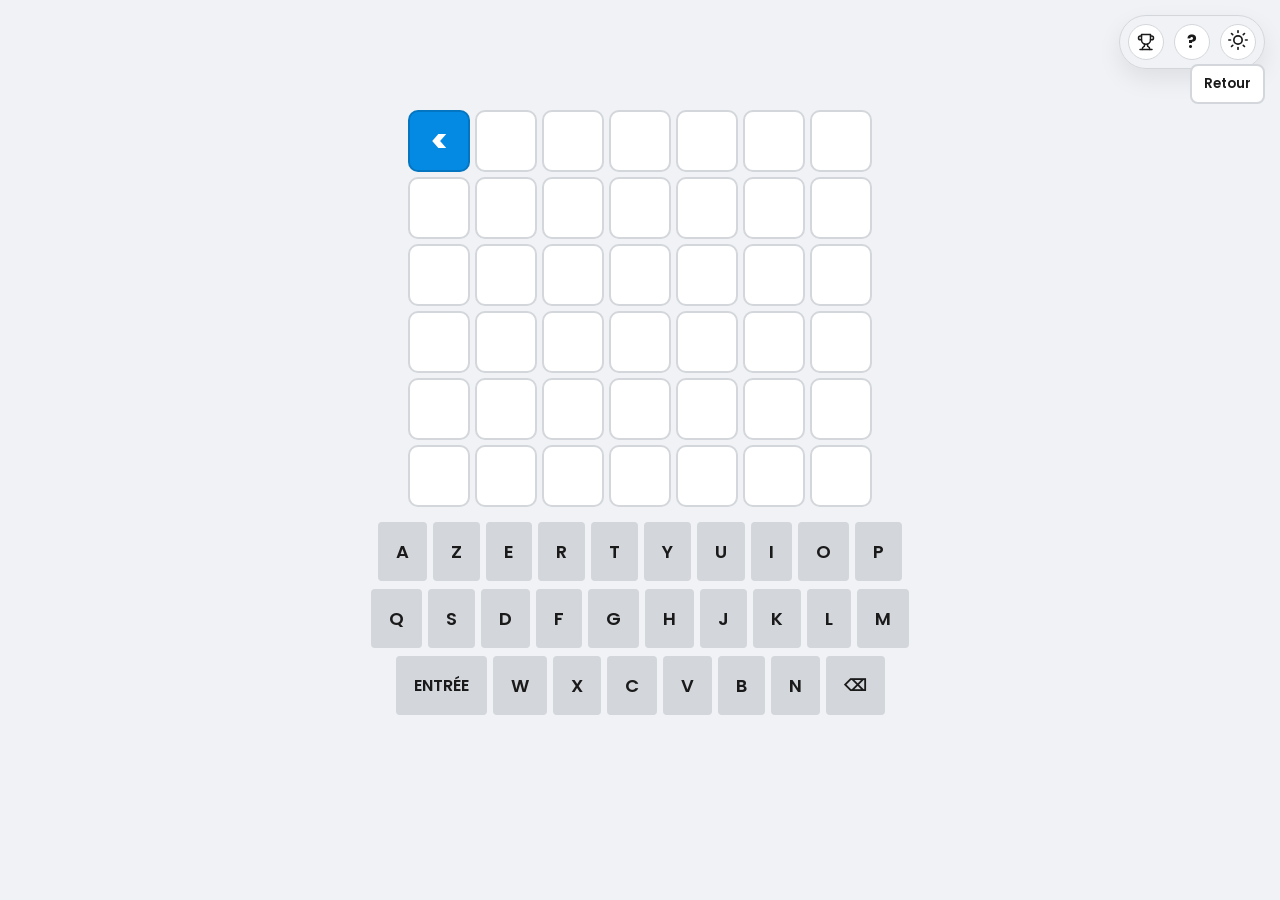
==== game.html @ 85dd0ad4 "fixes" ====
<!DOCTYPE html>
<html lang="fr">
<head>
    <meta charset="UTF-8">
    <meta name="viewport" content="width=device-width, initial-scale=1.0, maximum-scale=1.0, user-scalable=no">
    <title>Tusmatch - Jeu</title>
    <script src="https://cdn.jsdelivr.net/npm/@supabase/supabase-js@2"></script>
    <link rel="stylesheet" href="style.css">
    <link rel="stylesheet" href="style_multiplayer.css">
    <link rel="stylesheet" href="style_toast.css">
    
    <!-- Preload Avatars -->
    <link rel="preload" as="image" href="assets/1.gif">
    <link rel="preload" as="image" href="assets/2.gif">
    <link rel="preload" as="image" href="assets/3.gif">
    <link rel="preload" as="image" href="assets/4.gif">
    <link rel="preload" as="image" href="assets/5.gif">
    <link rel="preload" as="image" href="assets/6.gif">
    <link rel="preload" as="image" href="assets/7.gif">
    <link rel="preload" as="image" href="assets/8.gif">
    <link rel="preload" as="image" href="assets/9.gif">
    <link rel="preload" as="image" href="assets/10.gif">
    <link rel="preload" as="image" href="assets/11.gif">
    <link rel="preload" as="image" href="assets/12.gif">
    <script async src="https://pagead2.googlesyndication.com/pagead/js/adsbygoogle.js?client=ca-pub-6243220405591714"
     crossorigin="anonymous"></script>

    <link rel="icon" type="image/png" href="/assets/favicon-96x96.png" sizes="96x96" />
    <link rel="icon" type="image/svg+xml" href="/assets/favicon.svg" />
    <link rel="shortcut icon" href="/assets/favicon.ico" />
    <link rel="apple-touch-icon" sizes="180x180" href="/assets/apple-touch-icon.png" />
    <meta name="apple-mobile-web-app-title" content="Tusmatch" />
    <link rel="manifest" href="/assets/site.webmanifest" />
</head>
<body>
    <div id="top-actions" class="top-actions-shell">
        <button id="leaderboardBtn" class="leaderboard-btn" title="Classement" aria-label="Classement">
            <svg xmlns="http://www.w3.org/2000/svg" width="18" height="18" viewBox="0 0 24 24" fill="none" stroke="currentColor" stroke-width="2" stroke-linecap="round" stroke-linejoin="round">
                <path d="M6 9H4.5a2.5 2.5 0 0 1 0-5H6"></path>
                <path d="M18 9h1.5a2.5 2.5 0 0 0 0-5H18"></path>
                <path d="M4 22h16"></path>
                <path d="M10 14.66V17c0 .55-.47.98-.97 1.21C7.85 18.75 7 20.24 7 22"></path>
                <path d="M14 14.66V17c0 .55.47.98.97 1.21C16.15 18.75 17 20.24 17 22"></path>
                <path d="M18 2H6v7a6 6 0 0 0 12 0V2Z"></path>
            </svg>
        </button>
        <button id="helpBtn" class="help-btn" aria-label="Aide">?</button>
        <button id="themeToggle" class="theme-switch" aria-label="Changer de thème">Thème</button>
    </div>

    <!-- Custom Leave Modal -->
    <div id="leave-modal" class="custom-modal-overlay hidden">
        <div class="custom-modal-box">
            <h3>Quitter la partie ?</h3>
            <p style="margin-top: 10px; opacity: 0.8;">Tu perdras cette manche.</p>
            <div class="modal-actions">
                <button id="confirm-leave" class="btn-confirm">Quitter</button>
                <button id="cancel-leave" class="btn-cancel">Annuler</button>
            </div>
        </div>
    </div>

    <!-- Generic Custom Alert Modal -->
    <div id="custom-alert-modal" class="custom-modal-overlay hidden" style="z-index: 2000;">
        <div class="custom-modal-box">
            <h3 id="custom-alert-title">Message</h3>
            <p id="custom-alert-message" style="margin-top: 10px; opacity: 0.8;"></p>
            <div class="modal-actions" style="justify-content: center;">
                <button id="custom-alert-ok" class="btn-confirm" style="width: 100%;">OK</button>
            </div>
        </div>
    </div>

    <!-- Generic Custom Confirm Modal -->
    <div id="custom-confirm-modal" class="custom-modal-overlay hidden" style="z-index: 2000;">
        <div class="custom-modal-box">
            <h3 id="custom-confirm-title">Confirmation</h3>
            <p id="custom-confirm-message" style="margin-top: 10px; opacity: 0.8;"></p>
            <div class="modal-actions">
                <button id="custom-confirm-yes" class="btn-confirm">Oui</button>
                <button id="custom-confirm-no" class="btn-cancel">Non</button>
            </div>
        </div>
    </div>

    <!-- End Game Recap Modal -->
    <div id="end-game-modal" class="custom-modal-overlay hidden" style="z-index: 3000;">
        <div class="custom-modal-box" style="max-width: 500px;">
            <h3>Fin de la partie !</h3>
            <div id="final-scoreboard" style="margin: 20px 0; max-height: 300px; overflow-y: auto;">
                <!-- Scores will be injected here -->
            </div>
            
            <div id="host-actions" class="hidden">
                <p style="margin-bottom: 10px; font-size: 0.9rem; opacity: 0.8;">Configurer la prochaine partie :</p>
                <div class="slider-container" style="display: flex; align-items: center; gap: 15px; margin-bottom: 20px;">
                    <input type="range" id="rounds-slider-replay" min="1" max="21" value="21" class="lobby-slider" style="flex: 1;">
                    <span id="rounds-value-replay" class="slider-value" style="font-weight: bold; min-width: 30px; text-align: center;">∞</span>
                </div>
                <button id="btn-replay-game" class="btn-confirm" style="width: 100%;">Rejouer avec ces paramètres</button>
            </div>
            
            <div id="client-waiting-msg" class="hidden">
                <p>En attente de l'hôte...</p>
            </div>

            <button id="btn-leave-final" class="btn-cancel" style="margin-top: 10px; width: 100%;">Quitter le salon</button>
        </div>
    </div>

    <!-- In-Game Room Info (Private Only) - REMOVED, MOVED TO SIDEBAR -->
    <!-- <div id="room-info-bar" class="hidden"> ... </div> -->

    <!-- LOBBY MULTIJOUEUR -->
    <div id="lobby-overlay" class="hidden">
        <!-- Bouton Retour Lobby -->
        <button id="btn-lobby-back" class="lobby-back-btn">Retour</button>
        
        <div id="lobby-content" style="display: flex; flex-direction: column; gap: 20px; align-items: center; width: 100%; max-width: 400px;">
            
            <!-- Box 1: Identity -->
            <div class="lobby-box" style="width: 100%;">
                <h2>Ton Profil</h2>
                
                <!-- Avatar Carousel -->
                <div class="avatar-selector">
                    <button id="btn-prev-avatar" class="avatar-nav-btn">‹</button>
                    <div class="avatar-preview-container">
                        <img id="avatar-preview" src="assets/1.gif" alt="Avatar">
                    </div>
                    <button id="btn-next-avatar" class="avatar-nav-btn">›</button>
                </div>

                <div style="width: 100%; margin-top: 10px;">
                    <input type="text" id="player-pseudo" class="lobby-input" placeholder="COOLKID67" maxlength="12">
                </div>
            </div>

            <!-- Box 2: Actions Wrapper -->
            <div id="lobby-start" style="width: 100%; display: flex; flex-direction: column; gap: 20px;">
                
                <!-- Create Game Box -->
                <div class="lobby-box" style="width: 100%;">
                    <h2>Créer une partie</h2>
                    
                    <!-- Game Mode Selector -->
                    <div style="display: flex; align-items: center; gap: 10px; margin-bottom: 10px;">
                        <div class="game-mode-selector" style="margin: 0; flex: 1;">
                            <div class="mode-option selected" data-mode="preums">Premier</div>
                            <div class="mode-option" data-mode="libre">Libre</div>
                            <div class="mode-option" data-mode="temps">Chrono</div>
                        </div>
                        <button id="helpModesBtn" class="help-modes-btn" title="Aide sur les modes">?</button>
                    </div>

                    <!-- Chrono Settings (Hidden by default) -->
                    <div id="chrono-settings" class="hidden" style="margin-bottom: 15px; width: 100%;">
                        <label style="display: block; margin-bottom: 5px; font-size: 0.9rem;">Temps par ligne (sec) :</label>
                        <input type="number" id="chrono-duration" class="lobby-input" value="30" min="5" max="120" step="1" onkeypress="return event.charCode >= 48 && event.charCode <= 57" style="text-align: center;">
                    </div>

                    <!-- Rounds Settings -->
                    <div id="rounds-settings" style="margin-bottom: 15px; width: 100%;">
                        <label style="display: block; margin-bottom: 5px; font-size: 0.9rem;">Nombre de manches :</label>
                        <div class="slider-container" style="display: flex; align-items: center; gap: 15px;">
                            <input type="range" id="rounds-slider" min="1" max="21" value="21" class="lobby-slider" style="flex: 1;">
                            <span id="rounds-value" class="slider-value" style="font-weight: bold; min-width: 30px; text-align: center;">∞</span>
                        </div>
                    </div>

                    <button id="btn-create-game" class="lobby-btn">Nouvelle Salle</button>
                </div>

                <!-- Join Game Box -->
                <div class="lobby-box" style="width: 100%;">
                    <h2>Rejoindre une partie</h2>
                    <div style="display: flex; gap: 10px;">
                        <input type="text" id="lobby-code-input" class="lobby-input" style="margin: 0; flex: 1;" placeholder="ABCD" maxlength="4">
                        <button id="btn-join-game" class="lobby-btn" style="margin: 0; width: auto; min-width: 100px;">Go</button>
                    </div>
                </div>
            </div>
        </div>

        <div class="lobby-box hidden" id="lobby-waiting">
            <h2>Salle d'attente</h2>
            <div style="font-size: 2rem; letter-spacing: 5px; margin: 20px 0; font-weight: bold;" id="display-room-code">----</div>
            
            <div style="display: flex; gap: 10px; justify-content: center; margin-bottom: 15px;">
                <button id="btn-share-link" class="lobby-btn" style="background: var(--present); font-size: 0.9rem; flex: 2; display: flex; align-items: center; justify-content: center; gap: 8px;">
                    <svg xmlns="http://www.w3.org/2000/svg" width="16" height="16" viewBox="0 0 24 24" fill="none" stroke="currentColor" stroke-width="2" stroke-linecap="round" stroke-linejoin="round"><path d="M10 13a5 5 0 0 0 7.54.54l3-3a5 5 0 0 0-7.07-7.07l-1.72 1.71"></path><path d="M14 11a5 5 0 0 0-7.54-.54l-3 3a5 5 0 0 0 7.07 7.07l1.71-1.71"></path></svg>
                    Lien
                </button>
                <button id="btn-copy-code" class="lobby-btn" style="background: var(--key-bg); font-size: 0.9rem; flex: 1; display: flex; align-items: center; justify-content: center; gap: 8px;">
                    <svg xmlns="http://www.w3.org/2000/svg" width="16" height="16" viewBox="0 0 24 24" fill="none" stroke="currentColor" stroke-width="2" stroke-linecap="round" stroke-linejoin="round"><rect x="9" y="9" width="13" height="13" rx="2" ry="2"></rect><path d="M5 15H4a2 2 0 0 1-2-2V4a2 2 0 0 1 2-2h9a2 2 0 0 1 2 2v1"></path></svg>
                    Code
                </button>
            </div>

            <button id="btn-invite-friend-lobby" class="lobby-btn" style="margin-bottom: 15px; background: var(--present); width: 100%;">Inviter un ami</button>

            <p>Partage ce code avec tes amis</p>
            <div id="players-list" style="margin: 20px 0; text-align: left;">
                <!-- Liste des joueurs -->
            </div>
            <button id="btn-start-game" class="lobby-btn hidden">Lancer la partie</button>
            <p id="waiting-message" class="hidden">En attente du chef de salle...</p>
        </div>
    </div>

    <button id="btn-leave-game" class="back-btn">Retour</button>
    <button id="btn-toggle-sidebar" class="sidebar-toggle hidden">
        <svg xmlns="http://www.w3.org/2000/svg" width="18" height="18" viewBox="0 0 24 24" fill="none" stroke="currentColor" stroke-width="2" stroke-linecap="round" stroke-linejoin="round">
            <path d="M17 21v-2a4 4 0 0 0-4-4H5a4 4 0 0 0-4 4v2"></path>
            <circle cx="9" cy="7" r="4"></circle>
            <path d="M23 21v-2a4 4 0 0 0-3-3.87"></path>
            <path d="M16 3.13a4 4 0 0 1 0 7.75"></path>
        </svg>
    </button>
    <button id="btn-toggle-opponents" class="sidebar-toggle hidden" style="left: 150px;">
        <svg xmlns="http://www.w3.org/2000/svg" width="18" height="18" viewBox="0 0 24 24" fill="none" stroke="currentColor" stroke-width="2" stroke-linecap="round" stroke-linejoin="round">
            <rect x="3" y="3" width="7" height="7"></rect>
            <rect x="14" y="3" width="7" height="7"></rect>
            <rect x="14" y="14" width="7" height="7"></rect>
            <rect x="3" y="14" width="7" height="7"></rect>
        </svg>
    </button>
    
    <!-- Chat Toggle Button -->
    <button id="btn-toggle-chat" class="sidebar-toggle hidden">
        <div id="chat-notification-dot" class="hidden"></div>
        <svg xmlns="http://www.w3.org/2000/svg" width="24" height="24" viewBox="0 0 24 24" fill="none" stroke="currentColor" stroke-width="2" stroke-linecap="round" stroke-linejoin="round">
            <path d="M21 15a2 2 0 0 1-2 2H7l-4 4V5a2 2 0 0 1 2-2h14a2 2 0 0 1 2 2z"></path>
        </svg>
    </button>

    <!-- RULES MODAL -->
    <div id="rules-modal" class="rules-modal-overlay hidden">
        <div class="rules-modal-content">
            <button id="close-rules" class="rules-close-btn">×</button>
            <h2 style="margin-bottom: 20px; font-size: 1.5rem;">Comment jouer ?</h2>
            
            <div class="rules-section">
                <p style="margin-bottom: 20px; line-height: 1.6;">Devinez le mot en <strong>6 essais maximum</strong>. Après chaque tentative, les tuiles changent de couleur pour vous guider.</p>
            </div>

            <div class="rules-section">
                <div class="rule-example">
                    <div class="example-row">
                        <div class="example-tile correct">P</div>
                        <div class="example-tile">L</div>
                        <div class="example-tile">A</div>
                        <div class="example-tile">G</div>
                        <div class="example-tile">E</div>
                    </div>
                    <p>La lettre <strong>P</strong> est dans le mot et bien placée</p>
                </div>

                <div class="rule-example">
                    <div class="example-row">
                        <div class="example-tile">V</div>
                        <div class="example-tile present">O</div>
                        <div class="example-tile">I</div>
                        <div class="example-tile">L</div>
                        <div class="example-tile">E</div>
                    </div>
                    <p>La lettre <strong>O</strong> est dans le mot mais mal placée</p>
                </div>

        
                <div class="rule-example">
                    <div class="example-row">
                        <div class="example-tile start-tile">R</div>
                        <div class="example-tile">A</div>
                        <div class="example-tile">D</div>
                        <div class="example-tile">I</div>
                        <div class="example-tile">S</div>
                    </div>
                    <p>La première lettre est toujours révélée pour vous aider</p>
                </div>
            </div>
        </div>
    </div>

    <!-- INVITE MODAL -->
    <div id="invite-modal" class="rules-modal-overlay hidden" style="z-index: 3000;">
        <div class="rules-modal-content" style="max-width: 400px;">
            <button id="close-invite" class="rules-close-btn">×</button>
            <h2 style="margin-bottom: 20px; font-size: 1.5rem;">Inviter un ami</h2>
            
            <div class="rules-section" style="text-align: center;">
                <div style="text-align: left;">
                    <p style="margin-bottom: 10px; font-weight: bold;">Tes Amis</p>
                    <div id="invite-friends-list" style="max-height: 200px; overflow-y: auto; border: 1px solid var(--tile-border); border-radius: 8px; padding: 10px; min-height: 100px;">
                        <p style="text-align: center; opacity: 0.6; font-size: 0.9rem; margin-top: 30px;">Connecte-toi pour voir tes amis</p>
                    </div>
                </div>
            </div>
        </div>
    </div>

    <!-- MODES HELP MODAL -->
    <div id="modes-modal" class="rules-modal-overlay hidden">
        <div class="rules-modal-content">
            <button id="close-modes" class="rules-close-btn">×</button>
            <h2 style="margin-bottom: 25px; font-size: 1.5rem;">Modes de jeu</h2>
            
            <div class="rules-section">
                <h3 style="display: flex; align-items: center; gap: 8px;">
                    <svg xmlns="http://www.w3.org/2000/svg" width="20" height="20" viewBox="0 0 24 24" fill="none" stroke="currentColor" stroke-width="2" stroke-linecap="round" stroke-linejoin="round">
                        <path d="M6 9H4.5a2.5 2.5 0 0 1 0-5H6"></path>
                        <path d="M18 9h1.5a2.5 2.5 0 0 0 0-5H18"></path>
                        <path d="M4 22h16"></path>
                        <path d="M10 14.66V17c0 .55-.47.98-.97 1.21C7.85 18.75 7 20.24 7 22"></path>
                        <path d="M14 14.66V17c0 .55.47.98.97 1.21C16.15 18.75 17 20.24 17 22"></path>
                        <path d="M18 2H6v7a6 6 0 0 0 12 0V2Z"></path>
                    </svg>
                    Premier
                </h3>
                <p style="line-height: 1.6;">
                    Le <strong>premier joueur</strong> à trouver le mot gagne la manche.
                </p>
            </div>

            <div class="rules-section">
                <h3 style="display: flex; align-items: center; gap: 8px;">
                    <svg xmlns="http://www.w3.org/2000/svg" width="24" height="24" viewBox="0 0 24 24" fill="none" stroke="currentColor" stroke-width="2.3" stroke-linecap="round" stroke-linejoin="round">
                        <path d="M10 11c-1.657 0-3 1.343-3 3s1.343 3 3 3c1.226 0 2.318-.738 3-1.707C12.318 11.738 11.226 11 10 11Z"></path>
                        <path d="M18 11c-1.226 0-2.318.738-3 1.707C15.682 16.262 16.774 17 18 17c1.657 0 3-1.343 3-3s-1.343-3-3-3Z"></path>
                    </svg>
                    Libre
                </h3>
                <p style="line-height: 1.6;">
                    Chacun joue à son rythme. Le joueur avec le <strong>meilleur score</strong> (moins d'essais) gagne.
                </p>
            </div>

            <div class="rules-section">
                <h3 style="display: flex; align-items: center; gap: 8px;">
                    <svg xmlns="http://www.w3.org/2000/svg" width="22" height="22" viewBox="0 0 24 24" fill="none" stroke="currentColor" stroke-width="2.5" stroke-linecap="round" stroke-linejoin="round">
                        <circle cx="12" cy="12" r="10"></circle>
                        <polyline points="12 6 12 12 16 14"></polyline>
                    </svg>
                    Chrono
                </h3>
                <p style="line-height: 1.6; margin-bottom: 12px;">
                    Quand un joueur <strong>valide une ligne</strong>, un chrono se déclenche pour les autres joueurs. Le premier à trouver le mot gagne !
                </p>
                <div class="rule-example">
                    <div class="example-row" style="justify-content: flex-start;">
                        <div class="example-tile correct">M</div>
                        <div class="example-tile present">O</div>
                        <div class="example-tile correct">T</div>
                        <div class="example-tile absent">E</div>
                        <div class="example-tile absent">L</div>
                        <span style="margin-left: 10px; font-weight: 600; color: var(--present); display: flex; align-items: center; gap: 5px;">
                            <svg xmlns="http://www.w3.org/2000/svg" width="16" height="16" viewBox="0 0 24 24" fill="none" stroke="currentColor" stroke-width="2.5" stroke-linecap="round" stroke-linejoin="round">
                                <circle cx="12" cy="12" r="10"></circle>
                                <polyline points="12 6 12 12 16 14"></polyline>
                            </svg>
                            30s
                        </span>
                    </div>
                </div>
            </div>
        </div>
    </div>

    <!-- CHAT PANEL -->
    <div id="chat-panel" class="hidden">
        <div class="chat-header">
            <span>Tchat de la salle</span>
            <button id="btn-close-chat">
                <svg xmlns="http://www.w3.org/2000/svg" width="18" height="18" viewBox="0 0 24 24" fill="none" stroke="currentColor" stroke-width="2" stroke-linecap="round" stroke-linejoin="round"><line x1="18" y1="6" x2="6" y2="18"></line><line x1="6" y1="6" x2="18" y2="18"></line></svg>
            </button>
        </div>
        
        <div id="chat-messages">
            <div class="chat-system-msg">Bienvenue dans le tchat !</div>
        </div>

        <!-- Moved Reactions Here -->
        <div class="chat-reactions-bar">
            <button class="reaction-btn" onclick="sendReaction('happy')" title="Content">
                <svg viewBox="0 0 32 32" width="24" height="24"><circle cx="16" cy="16" r="14" fill="#FFD93D"/><circle cx="10" cy="14" r="2" fill="#5C3D2E"/><circle cx="22" cy="14" r="2" fill="#5C3D2E"/><path d="M10 20 Q16 26 22 20" stroke="#5C3D2E" stroke-width="2" fill="none" stroke-linecap="round"/><circle cx="7" cy="18" r="1.5" fill="#FF8B8B" opacity="0.6"/><circle cx="25" cy="18" r="1.5" fill="#FF8B8B" opacity="0.6"/></svg>
            </button>
            <button class="reaction-btn" onclick="sendReaction('sad')" title="Triste">
                <svg viewBox="0 0 32 32" width="24" height="24"><circle cx="16" cy="16" r="14" fill="#89CFF0"/><path d="M9 14 Q11 12 13 14" stroke="#1A5F7A" stroke-width="2" fill="none" stroke-linecap="round"/><path d="M19 14 Q21 12 23 14" stroke="#1A5F7A" stroke-width="2" fill="none" stroke-linecap="round"/><path d="M12 22 Q16 18 20 22" stroke="#1A5F7A" stroke-width="2" fill="none" stroke-linecap="round"/><circle cx="23" cy="18" r="1.5" fill="#4FA3D1"/></svg>
            </button>
            <button class="reaction-btn" onclick="sendReaction('angry')" title="Énervé">
                <svg viewBox="0 0 32 32" width="24" height="24"><circle cx="16" cy="16" r="14" fill="#FF6B6B"/><path d="M9 13 L13 15" stroke="#8B0000" stroke-width="2" stroke-linecap="round"/><path d="M23 13 L19 15" stroke="#8B0000" stroke-width="2" stroke-linecap="round"/><circle cx="11" cy="17" r="1.5" fill="#8B0000"/><circle cx="21" cy="17" r="1.5" fill="#8B0000"/><path d="M13 22 H19" stroke="#8B0000" stroke-width="2" stroke-linecap="round"/></svg>
            </button>
            <button class="reaction-btn" onclick="sendReaction('surprised')" title="Surpris">
                <svg viewBox="0 0 32 32" width="24" height="24"><circle cx="16" cy="16" r="14" fill="#C780FA"/><circle cx="10" cy="14" r="2" fill="#4A148C"/><circle cx="22" cy="14" r="2" fill="#4A148C"/><ellipse cx="16" cy="22" rx="3" ry="4" fill="#4A148C"/><path d="M8 10 Q10 8 12 10" stroke="#4A148C" stroke-width="1" fill="none"/><path d="M20 10 Q22 8 24 10" stroke="#4A148C" stroke-width="1" fill="none"/></svg>
            </button>
        </div>

        <div class="chat-input-area">
            <input type="text" id="chat-input-field" placeholder="Message..." maxlength="100">
            <button id="btn-send-chat">
                <svg xmlns="http://www.w3.org/2000/svg" width="16" height="16" viewBox="0 0 24 24" fill="none" stroke="currentColor" stroke-width="2" stroke-linecap="round" stroke-linejoin="round"><line x1="22" y1="2" x2="11" y2="13"></line><polygon points="22 2 15 22 11 13 2 9 22 2"></polygon></svg>
            </button>
        </div>
    </div>



    <!-- In-Game Sidebar (Room Info + Players) -->
    <div id="sidebar-overlay"></div>
    <div id="ingame-sidebar" class="hidden">
        <div class="sidebar-header">
            <div class="room-code-box">
                <span style="font-size: 0.7rem; opacity: 0.7;">CODE</span>
                <span id="sidebar-room-code" style="font-weight: bold; letter-spacing: 2px;">----</span>
            </div>
            <div class="room-mode-box" style="margin-left: 10px; display: flex; flex-direction: column; align-items: center;">
                <span style="font-size: 0.7rem; opacity: 0.7;">MODE</span>
                <span id="sidebar-game-mode" style="font-weight: bold; text-transform: uppercase; font-size: 0.8rem;">----</span>
            </div>
            <div class="room-round-box" style="margin-left: 10px; display: flex; flex-direction: column; align-items: center;">
                <span style="font-size: 0.7rem; opacity: 0.7;">MANCHE</span>
                <span id="sidebar-round-info" style="font-weight: bold; font-size: 0.8rem;">1 / ∞</span>
            </div>
            <div class="sidebar-actions">
                <button id="inviteBtn" class="icon-btn" title="Inviter un ami">
                    <svg xmlns="http://www.w3.org/2000/svg" width="16" height="16" viewBox="0 0 24 24" fill="none" stroke="currentColor" stroke-width="2" stroke-linecap="round" stroke-linejoin="round">
                        <path d="M16 21v-2a4 4 0 0 0-4-4H5a4 4 0 0 0-4 4v2"></path>
                        <circle cx="8.5" cy="7" r="4"></circle>
                        <line x1="20" y1="8" x2="20" y2="14"></line>
                        <line x1="23" y1="11" x2="17" y2="11"></line>
                    </svg>
                </button>
                <button id="sidebar-share-link" class="icon-btn" title="Copier le lien">
                    <svg xmlns="http://www.w3.org/2000/svg" width="16" height="16" viewBox="0 0 24 24" fill="none" stroke="currentColor" stroke-width="2" stroke-linecap="round" stroke-linejoin="round"><path d="M10 13a5 5 0 0 0 7.54.54l3-3a5 5 0 0 0-7.07-7.07l-1.72 1.71"></path><path d="M14 11a5 5 0 0 0-7.54-.54l-3 3a5 5 0 0 0 7.07 7.07l1.71-1.71"></path></svg>
                </button>
                <button id="sidebar-copy-code" class="icon-btn" title="Copier le code">
                    <svg xmlns="http://www.w3.org/2000/svg" width="16" height="16" viewBox="0 0 24 24" fill="none" stroke="currentColor" stroke-width="2" stroke-linecap="round" stroke-linejoin="round"><rect x="9" y="9" width="13" height="13" rx="2" ry="2"></rect><path d="M5 15H4a2 2 0 0 1-2-2V4a2 2 0 0 1 2-2h9a2 2 0 0 1 2 2v1"></path></svg>
                </button>
            </div>
        </div>
        <div id="ingame-players-content">
            <!-- Populated by JS -->
        </div>
        
        <!-- Host Actions -->
        <div id="sidebar-host-actions" style="margin-top: auto; padding-top: 10px; border-top: 1px solid var(--tile-border);">
            <button id="btn-force-finish" class="sidebar-btn hidden" style="width: 100%; background: var(--absent); color: white; border: none; padding: 8px; border-radius: 5px; cursor: pointer; font-weight: bold;">
                Finir la partie
            </button>
        </div>
    </div>

    <div class="game-container" style="position: relative;">
        <!-- Zone des adversaires -->
        <div id="opponents-container"></div>
        <button id="btn-close-preview" class="mobile-preview-close hidden">
            <svg xmlns="http://www.w3.org/2000/svg" width="24" height="24" viewBox="0 0 24 24" fill="none" stroke="currentColor" stroke-width="2" stroke-linecap="round" stroke-linejoin="round"><line x1="18" y1="6" x2="6" y2="18"></line><line x1="6" y1="6" x2="18" y2="18"></line></svg>
        </button>

        <!-- Score Legend (Left Side) -->
        <div id="score-legend-container" style="position: absolute; left: -160px; top: 50%; transform: translateY(-50%); width: 140px; background: var(--tile-bg); padding: 10px; border-radius: 8px; border: 1px solid var(--tile-border); display: flex; flex-direction: column; gap: 8px; font-size: 0.8rem;">
            <div style="font-weight: bold; text-align: center; margin-bottom: 5px; border-bottom: 1px solid var(--tile-border); padding-bottom: 5px;">Points</div>
            <div style="display: flex; align-items: center; gap: 8px;">
                <span style="width: 15px; height: 15px; background: var(--present); display: inline-block; border-radius: 3px;"></span>
                <span>+5</span>
            </div>
            <div style="display: flex; align-items: center; gap: 8px;">
                <span style="width: 15px; height: 15px; background: var(--correct); display: inline-block; border-radius: 3px;"></span>
                <span>+10</span>
            </div>
            <div style="display: flex; align-items: center; gap: 8px;">
                <span style="font-size: 1.2em;">⏱️</span>
                <span>ÉCO +30</span>
            </div>
            <div style="display: flex; align-items: center; gap: 8px;">
                <span style="font-size: 1.2em;">🏆</span>
                <span>TROUVÉ +50</span>
            </div>
        </div>

        <div id="message-container"></div>

        <div class="grid" id="grid"></div>

        <div class="keyboard" id="keyboard">
            <div class="key-row">
                <button class="key" data-key="A">A</button>
                <button class="key" data-key="Z">Z</button>
                <button class="key" data-key="E">E</button>
                <button class="key" data-key="R">R</button>
                <button class="key" data-key="T">T</button>
                <button class="key" data-key="Y">Y</button>
                <button class="key" data-key="U">U</button>
                <button class="key" data-key="I">I</button>
                <button class="key" data-key="O">O</button>
                <button class="key" data-key="P">P</button>
            </div>
            <div class="key-row">
                <button class="key" data-key="Q">Q</button>
                <button class="key" data-key="S">S</button>
                <button class="key" data-key="D">D</button>
                <button class="key" data-key="F">F</button>
                <button class="key" data-key="G">G</button>
                <button class="key" data-key="H">H</button>
                <button class="key" data-key="J">J</button>
                <button class="key" data-key="K">K</button>
                <button class="key" data-key="L">L</button>
                <button class="key" data-key="M">M</button>
            </div>
            <div class="key-row">
                <button class="key large" data-key="Enter">Entrée</button>
                <button class="key" data-key="W">W</button>
                <button class="key" data-key="X">X</button>
                <button class="key" data-key="C">C</button>
                <button class="key" data-key="V">V</button>
                <button class="key" data-key="B">B</button>
                <button class="key" data-key="N">N</button>
                <button class="key large" data-key="Backspace">⌫</button>
            </div>
        </div>
    </div>

    <!-- End Game Modal -->
    <div id="endModal" class="modal hidden">
        <div class="modal-content">
            <h2 id="endTitle">Titre</h2>
            <p id="endMessage">Message</p>
            <div id="wordDisplay" class="word-reveal"></div>
            <div class="modal-actions">
                <button id="shareBtn" class="action-btn share">
                    <svg width="20" height="20" viewBox="0 0 24 24" fill="none" stroke="currentColor" stroke-width="2">
                        <circle cx="18" cy="5" r="3"></circle>
                        <circle cx="6" cy="12" r="3"></circle>
                        <circle cx="18" cy="19" r="3"></circle>
                        <line x1="8.59" y1="13.51" x2="15.42" y2="17.49"></line>
                        <line x1="15.41" y1="6.51" x2="8.59" y2="10.49"></line>
                    </svg>
                    Partager
                </button>
                <button id="restartBtn" class="action-btn restart">Rejouer</button>
            </div>
        </div>
    </div>

    <script src="supabase-client.js"></script>
    <script src="auth.js?v=3"></script>
    <script src="game.js"></script>
    <script src="multiplayer.js"></script>
</body>
</html>
---- style.css ----
/* style.css */
@import url('https://fonts.googleapis.com/css2?family=Poppins:wght@400;600;800&display=swap');

:root {
    /* Thème COLORÉ (Défaut) */
    --bg-color: #004678;
    --text-color: #fff;
    --tile-border: #d3d3d3d8;
    --tile-bg: #ffffff20;
    --key-bg: #005694;
    --correct: #ff3d4e;
    --start-tile: #0c9eff;
    --present: #ffc800;
    --absent: #0060a5;
    --active-border: transparent;
    --filled-tile: rgba(255, 255, 255, 0.6);
}

body.sombre {
    /* Thème NUIT */
    --bg-color: #121213;
    --text-color: #ffffff;
    --tile-border: #3a3a3c;
    --tile-bg: #121213;
    --key-bg: #818384;
    --correct: #538d4e;
    --present: #b59f3b;
    --absent: #3a3a3c;
    --start-tile: #058ae3;
    --active-border: #a5a5a5;
    --filled-tile: #a5a5a5;
}

body.claire {
    /* Thème JOUR */
    --bg-color: #f0f2f5;
    --text-color: #1a1a1b;
    --tile-border: #d3d6da;
    --tile-bg: #ffffff;
    --key-bg: #d3d6da;
    --correct: #6aaa64;
    --present: #c9b458;
    --absent: #787c7e;
    --start-tile: #058ae3;
    --active-border: #696b6d;
    --filled-tile: #696b6d;
}

* { box-sizing: border-box; margin: 0; padding: 0; touch-action: manipulation; }

body {
    background: var(--bg-color);
    color: var(--text-color);
    font-family: 'Poppins', sans-serif;
    display: flex;
    flex-direction: column;
    align-items: center;
    justify-content: center;
    min-height: 100vh;
    transition: background 0.4s ease, color 0.4s ease;
}

/* --- UI COMPONENTS --- */
button {
    cursor: pointer;
    border: none;
    font-family: inherit;
}

.top-actions-shell {
    position: fixed;
    top: 15px;
    right: 15px;
    display: flex;
    align-items: center;
    gap: 10px;
    padding: 8px;
    border-radius: 999px;
    background: color-mix(in srgb, var(--bg-color) 60%, transparent);
    border: 1px solid var(--tile-border);
    box-shadow: 0 10px 24px rgba(0, 0, 0, 0.08);
    backdrop-filter: blur(10px);
    z-index: 2000;
}

.help-btn {
    position: relative;
    width: 36px;
    height: 36px;
    border-radius: 50%;
    background: var(--tile-bg);
    color: var(--text-color);
    border: 1px solid var(--tile-border);
    font-weight: 700;
    font-size: 1.1rem;
    display: flex;
    align-items: center;
    justify-content: center;
    transition: all 0.2s;
    backdrop-filter: none;
}
.help-btn:hover { 
    transform: translateY(-2px) scale(1.05); 
    box-shadow: 0 6px 12px rgba(0,0,0,0.15);
    border-color: var(--start-tile);
}

.leaderboard-btn {
    position: relative;
    width: 36px;
    height: 36px;
    border-radius: 50%;
    background: var(--tile-bg);
    color: var(--text-color);
    border: 1px solid var(--tile-border);
    display: flex;
    align-items: center;
    justify-content: center;
    transition: all 0.2s;
    backdrop-filter: none;
}
.leaderboard-btn:hover { 
    transform: translateY(-2px) scale(1.05); 
    box-shadow: 0 6px 12px rgba(0,0,0,0.15);
    border-color: var(--present);
    color: var(--present);
}

.theme-switch {
    position: relative;
    width: 36px;
    height: 36px;
    padding: 0;
    border-radius: 50%;
    background: var(--tile-bg);
    color: var(--text-color);
    border: 1px solid var(--tile-border);
    font-weight: 600;
    font-size: 0.7rem;
    transition: transform 0.2s;
    backdrop-filter: none;
}
.theme-switch:hover { transform: translateY(-2px); box-shadow: 0 6px 12px rgba(0,0,0,0.06); }

/* Bouton Retour: couleurs similaires aux tuiles, discret pour ne pas inciter au départ */
.back-btn {
    position: fixed; /* Changed from absolute to fixed */
    left: auto;
    right: 15px;
    top: 64px;
    padding: 8px 12px;
    border-radius: 8px;
    background: var(--tile-bg);
    color: var(--text-color);
    border: 2px solid var(--tile-border);
    font-weight: 600;
    text-decoration: none;
    display: inline-flex;
    align-items: center;
    justify-content: center;
    transition: transform 0.12s, box-shadow 0.12s;
    z-index: 2000; /* Ensure it's clickable and on top */
    backdrop-filter: blur(5px);
}

/* Score Popup Animation */
.score-popup {
    position: absolute;
    font-weight: bold;
    font-size: 1.2rem;
    color: #fff;
    text-shadow: 0 2px 4px rgba(0,0,0,0.5);
    pointer-events: none;
    animation: floatUp 1.5s ease-out forwards;
    z-index: 50;
}

@keyframes floatUp {
    0% { transform: translateY(0) scale(1); opacity: 1; }
    50% { transform: translateY(-20px) scale(1.2); opacity: 1; }
    100% { transform: translateY(-40px) scale(1); opacity: 0; }
}

.row-highlight-eco {
    animation: highlightEco 1s ease-in-out;
}

@keyframes highlightEco {
    0% { background-color: transparent; }
    50% { background-color: rgba(255, 215, 0, 0.3); } /* Gold tint */
    100% { background-color: transparent; }
}

.big-score-popup {
    position: absolute;
    top: 50%;
    left: 50%;
    transform: translate(-50%, -50%);
    font-size: 3rem;
    font-weight: 800;
    color: #FFD700;
    text-shadow: 0 0 20px rgba(255, 215, 0, 0.5);
    animation: popIn 1s cubic-bezier(0.175, 0.885, 0.32, 1.275) forwards;
    z-index: 60;
}

@keyframes popIn {
    0% { transform: translate(-50%, -50%) scale(0); opacity: 0; }
    50% { transform: translate(-50%, -50%) scale(1.2); opacity: 1; }
    100% { transform: translate(-50%, -50%) scale(1); opacity: 0; }
}
.back-btn:hover { transform: translateY(-2px); box-shadow: 0 6px 12px rgba(0,0,0,0.06); }

@media (max-width: 600px) {
    .back-btn {
        left: auto;
        right: 10px;
        top: 58px;
        padding: 8px 14px;
        z-index: 2100;
    }
}

/* Bouton Retour Lobby */
.lobby-back-btn {
    position: absolute;
    left: 20px;
    top: 20px;
    padding: 10px 20px;
    border-radius: 8px;
    background: var(--tile-bg);
    color: var(--text-color);
    border: 2px solid var(--tile-border);
    font-weight: 600;
    text-decoration: none;
    font-size: 1rem;
    transition: transform 0.2s, box-shadow 0.2s;
    z-index: 1001;
}

.lobby-back-btn:hover {
    transform: translateY(-2px);
    box-shadow: 0 6px 12px rgba(0,0,0,0.15);
}

/* --- PAGE D'ACCUEIL --- */
.home-container {
    text-align: center;
    margin-top: 15vh;
    animation: fadeIn 1s ease;
}

h1 { font-size: 4rem; margin-bottom: 2rem; letter-spacing: 2px; }

.menu-btn {
    display: block;
    width: 300px;
    padding: 1.5rem;
    margin: 1rem auto;
    font-size: 1.2rem;
    font-weight: bold;
    border-radius: 12px;
    background: var(--correct);
    color: white;
    box-shadow: 0 4px 15px rgba(0,0,0,0.1);
    transition: transform 0.2s, box-shadow 0.2s;
    text-decoration: none;
}

.menu-btn:hover {
    transform: translateY(-3px);
    box-shadow: 0 8px 20px rgba(0,0,0,0.2);
}

.btn-secondary { background: var(--present); }
.btn-tertiary { background: var(--absent); }

/* Bouton Désactivé (Coming Soon) */
.btn-disabled {
    opacity: 0.5;
    cursor: not-allowed;
    position: relative;
    filter: grayscale(0.3);
}

.btn-disabled:hover {
    transform: none !important;
    box-shadow: 0 4px 15px rgba(0,0,0,0.1) !important;
}

.coming-soon-badge {
    position: absolute;
    top: 10px;
    right: 10px;
    background: rgb(0, 0, 0);
    backdrop-filter: blur(10px);
    padding: 4px 10px;
    border-radius: 12px;
    font-size: 0.7rem;
    font-weight: 600;
    text-transform: uppercase;
    letter-spacing: 1px;
    border: 1px solid rgba(255, 255, 255, 0.3);
}

/* --- JEU (GRID) --- */
.game-container {
    display: flex;
    flex-direction: column;
    align-items: center;
    justify-content: center;
    gap: 15px; /* Reduced from 50px to fit everything on screen */
    height: 100%;
    width: 100%;
    /* max-width: 500px; Removed to allow wider grids for long words */
    padding: 10px;
    margin: 0 auto;
}

.grid {
    display: flex;
    flex-direction: column;
    gap: 5px;
    width: auto; /* Let it shrink to content size */
    margin: 0 auto;
    align-items: center;
}

.row {
    display: flex;
    gap: 5px;
    justify-content: center; /* Center tiles in row */
    position: relative; /* For timer positioning */
}

.timer-display {
    position: absolute;
    right: -60px; /* Adjust based on layout */
    top: 50%;
    transform: translateY(-50%);
    background: #ff4444;
    color: white;
    border-radius: 50%;
    width: 40px;
    height: 40px;
    display: flex;
    align-items: center;
    justify-content: center;
    font-weight: bold;
    font-size: 1.2rem;
    animation: pulse 1s infinite;
    box-shadow: 0 2px 5px rgba(0,0,0,0.3);
    z-index: 10;
}

@keyframes pulse {
    0% { transform: translateY(-50%) scale(1); }
    50% { transform: translateY(-50%) scale(1.1); }
    100% { transform: translateY(-50%) scale(1); }
}

.tile.skipped {
    background-color: var(--absent) !important;
    border-color: var(--absent) !important;
    opacity: 0.5;
}

.tile {
    width: 62px;
    max-width: calc(90vw / var(--cols, 5)); /* Responsive based on word length */
    aspect-ratio: 1 / 1;
    border: 2px solid var(--tile-border);
    background: var(--tile-bg);
    display: flex;
    justify-content: center;
    align-items: center;
    font-size: 2rem;
    font-weight: 800;
    text-transform: uppercase;
    user-select: none;
    transition: transform 0.2s, background-color 0.5s, border-color 0.5s;
    border-radius: 10px; 
}

/* --- CLAVIER --- */
.keyboard { 
    display: flex;
    flex-direction: column;
    align-items: center;
    gap: 8px; 
    width: 100%; 
    max-width: 500px;
    margin: 0 auto;
}
.key-row { display: flex; justify-content: center; gap: 6px; }
.key {
    background: var(--key-bg);
    color: var(--text-color);
    padding: 16px 18px;
    border-radius: 4px;
    font-weight: 600;
    font-size: 18px;
    text-transform: uppercase;
    flex: 1;
    display: flex;
    justify-content: center;
    align-items: center;
    touch-action: manipulation;
}
.key.large { flex: 1.5; font-size: 16px; }
.key.correct {
    background-color: var(--correct);
    color: white;
}

.key.present {
    background-color: var(--present);
    color: white;
}

.key.absent {
    background-color: var(--absent);
    /* Default behavior for non-clear themes: slightly translucent to deemphasize */
    color: white;
    opacity: 0.3;
    filter: none;
}

/* Override for light/"claire" theme: keep text readable and only dim background */
body.claire .key.absent {
    color: var(--text-color);
    opacity: 1; /* no global translucency so text stays visible */
    filter: brightness(0.9);
}


/* --- ANIMATIONS --- */
.tile[data-state="active"] {
    border-color: var(--active-border);
    animation: pop 0.1s;
}

.tile.flip {
    animation: flip 0.6s ease forwards;
}

.tile.shake {
    animation: shake 0.5s;
}

.tile.blink {
    animation: blink 0.8s ease-in-out 3;
}

@keyframes pop { 50% { transform: scale(1.1); } }
@keyframes flip {
    0% { transform: rotateX(0); }
    50% { transform: rotateX(90deg); }
    100% { transform: rotateX(0); }
}
@keyframes shake {
    10%, 90% { transform: translateX(-1px); }
    20%, 80% { transform: translateX(2px); }
    30%, 50%, 70% { transform: translateX(-4px); }
    40%, 60% { transform: translateX(4px); }
}
@keyframes blink {
    0%, 100% { 
        opacity: 1; 
        transform: scale(1); 
        border-color: var(--tile-border);
        box-shadow: none;
    }
    50% { 
        opacity: 1; 
        transform: scale(1.05); 
        border-color: #ffc800;
        box-shadow: 0 0 15px rgba(255, 200, 0, 0.6), inset 0 0 10px rgba(255, 200, 0, 0.2);
        background: rgba(255, 200, 0, 0.15);
    }
}
@keyframes fadeIn { from { opacity: 0; transform: translateY(20px); } to { opacity: 1; transform: translateY(0); } }

/* Rules Modal */
.rules-modal-overlay {
    position: fixed;
    top: 0;
    left: 0;
    width: 100%;
    height: 100%;
    background: rgba(0, 0, 0, 0.7);
    display: flex;
    align-items: center;
    justify-content: center;
    z-index: 3000;
    backdrop-filter: blur(5px);
}

.rules-modal-overlay.hidden {
    display: none;
}

.rules-modal-content {
    background: var(--tile-bg);
    border: 2px solid var(--tile-border);
    border-radius: 12px;
    padding: 30px;
    max-width: 500px;
    width: 90%;
    max-height: 80vh;
    overflow-y: auto;
    position: relative;
    animation: fadeIn 0.3s ease;
    box-shadow: 0 10px 40px rgba(0, 0, 0, 0.3);
}

.rules-close-btn {
    position: absolute;
    top: 15px;
    right: 15px;
    background: none;
    border: none;
    font-size: 2rem;
    color: var(--text-color);
    cursor: pointer;
    width: 35px;
    height: 35px;
    display: flex;
    align-items: center;
    justify-content: center;
    border-radius: 50%;
    transition: all 0.2s;
}

.rules-close-btn:hover {
    background: var(--tile-border);
    transform: rotate(90deg);
}

.rules-section {
    margin-bottom: 25px;
}

.rules-section h3 {
    font-size: 1.1rem;
    margin-bottom: 15px;
    color: var(--text-color);
}

.rule-example {
    margin-bottom: 20px;
}

.example-row {
    display: flex;
    gap: 5px;
    margin-bottom: 8px;
    justify-content: center;
}

.example-tile {
    width: 45px;
    height: 45px;
    display: flex;
    align-items: center;
    justify-content: center;
    font-size: 1.2rem;
    font-weight: 700;
    border: 2px solid var(--tile-border);
    border-radius: 4px;
    background: var(--bg-color);
    color: var(--text-color);
}

.example-tile.correct {
    background: var(--correct) !important;
    border-color: var(--correct) !important;
    color: white;
}

.example-tile.present {
    background: var(--present) !important;
    border-color: var(--present) !important;
    color: white;
}

.example-tile.absent {
    background: var(--absent) !important;
    border-color: var(--absent) !important;
    color: white;
}

.example-tile.start-tile {
    background: var(--start-tile) !important;
    border-color: var(--start-tile) !important;
    color: white;
}

.rule-example p {
    text-align: center;
    font-size: 0.9rem;
    opacity: 0.9;
    margin-top: 5px;
}

.help-modes-btn {
    width: 24px;
    height: 24px;
    border-radius: 50%;
    background: var(--tile-bg);
    color: var(--text-color);
    border: 2px solid var(--tile-border);
    font-weight: 700;
    font-size: 0.9rem;
    font-family: 'Poppins', sans-serif;
    display: inline-flex;
    align-items: center;
    justify-content: center;
    transition: all 0.2s;
    cursor: pointer;
    flex-shrink: 0;
}

.help-modes-btn:hover {
    transform: scale(1.1);
    border-color: var(--start-tile);
    box-shadow: 0 2px 8px rgba(0,0,0,0.15);
}

/* Couleurs des tuiles validées */
.tile.correct { background: var(--correct) !important; border-color: var(--correct) !important; color: white; }
.tile.present { background: var(--present) !important; border-color: var(--present) !important; color: white; }
.tile.absent { background: var(--absent) !important; border-color: var(--absent) !important; color: white; }

/* Tuile de départ (première lettre fournie) */
.start-tile {
    background: var(--start-tile) !important;
    border-color: rgba(0,0,0,0.15) !important;
    color: white !important;
}

/* Dans style.css */

/* 1. Alignement parfait de l'icône et du texte */
.menu-btn {
    display: flex;
    align-items: center; /* Centre verticalement */
    justify-content: center; /* Centre horizontalement si tu veux que tout le bloc soit centré */
    gap: 12px; /* Espace plus élégant entre l'icône et le texte */
    /* ... tes autres styles existants ... */
}

/* 2. S'assurer que l'icône ne se déforme pas sur petits écrans */
.menu-btn svg {
    flex-shrink: 0;
}

/* --- MODAL (End Screen) --- */
.modal {
    position: fixed;
    top: 0; left: 0; width: 100%; height: 100%;
    background: rgba(0, 0, 0, 0.6);
    backdrop-filter: blur(4px);
    display: flex;
    justify-content: center;
    align-items: center;
    z-index: 1000;
    opacity: 1;
    transition: opacity 0.3s ease;
}

.modal.hidden {
    opacity: 0;
    pointer-events: none;
}

.modal-content {
    background: var(--bg-color);
    padding: 2rem;
    border-radius: 16px;
    box-shadow: 0 10px 25px rgba(0,0,0,0.2);
    text-align: center;
    max-width: 90%;
    width: 400px;
    border: 1px solid var(--tile-border);
    transform: scale(1);
    transition: transform 0.3s cubic-bezier(0.175, 0.885, 0.32, 1.275);
}

.modal.hidden .modal-content {
    transform: scale(0.9);
}

.modal h2 {
    font-size: 2rem;
    margin-bottom: 0.5rem;
    text-transform: uppercase;
}

.modal p {
    font-size: 1.1rem;
    margin-bottom: 1.5rem;
    opacity: 0.8;
}

.word-reveal {
    font-size: 1.5rem;
    font-weight: 800;
    letter-spacing: 2px;
    margin: 1rem 0 2rem;
    padding: 10px;
    background: var(--tile-bg);
    border-radius: 8px;
    border: 2px dashed var(--tile-border);
    color: var(--text-color);
}

.modal-actions {
    display: flex;
    gap: 10px;
    justify-content: center;
}

.action-btn {
    padding: 12px 24px;
    border-radius: 8px;
    font-weight: 600;
    font-size: 1rem;
    display: flex;
    align-items: center;
    gap: 8px;
    transition: transform 0.1s, opacity 0.2s;
}

.action-btn:hover { transform: translateY(-2px); }
.action-btn:active { transform: translateY(0); }

.action-btn.share {
    background: var(--start-tile);
    color: white;
}

.action-btn.restart {
    background: var(--tile-bg);
    color: var(--text-color);
    border: 2px solid var(--tile-border);
}

/* Victory/Defeat specific styles */
.modal.victory h2 { color: #6aaa64; } /* Force Green */
.modal.defeat h2 { color: var(--present); } /* Or red if preferred */


/* In-Game Player List (Skribbl Style) */
#ingame-players-list {
    position: fixed;
    left: 20px;
    top: 50%;
    transform: translateY(-50%);
    width: 200px;
    background: var(--tile-bg);
    border: 1px solid var(--tile-border);
    border-radius: 10px;
    padding: 10px;
    display: flex;
    flex-direction: column;
    gap: 10px;
    z-index: 40;
    max-height: 80vh;
    overflow-y: auto;
}

.ingame-player-card {
    display: flex;
    align-items: center;
    gap: 10px;
    padding: 8px;
    background: rgba(0,0,0,0.1);
    border-radius: 5px;
    border: 1px solid transparent;
}

.ingame-player-card.is-me {
    border-color: var(--correct);
    background: rgba(255, 255, 255, 0.1);
}

.ingame-player-avatar {
    width: 30px;
    height: 30px;
    background: var(--key-bg);
    border-radius: 50%;
    display: flex;
    align-items: center;
    justify-content: center;
    font-size: 0.8rem;
    font-weight: bold;
}

.ingame-player-info {
    display: flex;
    flex-direction: column;
    flex: 1;
    overflow: hidden;
}

.ingame-player-name {
    font-size: 0.9rem;
    font-weight: bold;
    white-space: nowrap;
    overflow: hidden;
    text-overflow: ellipsis;
}

.ingame-player-status {
    font-size: 0.7rem;
    opacity: 0.7;
}

/* Responsive: Hide on small screens or move to bottom */
@media (max-width: 1000px) {
    #ingame-players-list {
        display: none; /* Or move to a drawer */
    }
}

/* Sidebar Styles */
#ingame-sidebar {
    position: fixed;
    left: 20px;
    top: 50%;
    transform: translateY(-50%);
    width: 220px;
    background: var(--tile-bg);
    border: 1px solid var(--tile-border);
    border-radius: 10px;
    padding: 15px;
    display: flex;
    flex-direction: column;
    gap: 15px;
    z-index: 40;
    max-height: 80vh;
    box-shadow: 0 4px 15px rgba(0,0,0,0.3);
}

.sidebar-header {
    display: flex;
    justify-content: space-between;
    align-items: center;
    padding-bottom: 10px;
    border-bottom: 1px solid var(--tile-border);
}

.room-code-box {
    display: flex;
    flex-direction: column;
}

.sidebar-actions {
    display: flex;
    gap: 5px;
}

#ingame-players-content {
    display: flex;
    flex-direction: column;
    gap: 10px;
    overflow-y: auto;
}

/* Hide sidebar on mobile */
@media (max-width: 1000px) {
    #ingame-sidebar {
        display: none;
    }
}

/* Bounce Animation for Share Buttons */
@keyframes bounce {
    0%, 20%, 50%, 80%, 100% {transform: translateY(0);}
    40% {transform: translateY(-5px);}
    60% {transform: translateY(-3px);}
}

.bounce {
    animation: bounce 0.5s;
}

/* --- MOBILE OPTIMIZATIONS --- */
@media (max-width: 600px) {
    h1 {
        font-size: 2.5rem; /* Reduce title size for mobile */
        margin-bottom: 1rem;
        word-break: break-word; /* Ensure it doesn't overflow */
    }

    body {
        overflow-y: auto; /* Allow scrolling */
        padding-top: 0;
        justify-content: flex-start;
    }

    .game-container {
        height: auto; /* Allow container to grow */
        min-height: 100vh;
        justify-content: flex-start; /* Stack from top */
        padding-top: 60px;
        padding-bottom: 20px;
        gap: 10px;
        width: 100%;
        max-width: 100%;
        overflow: visible; /* Allow content to flow */
    }

    /* Grid Adjustments */
    .grid {
        gap: 3px;
        flex-shrink: 1; /* Allow shrinking */
        max-height: 55vh; /* Limit height to leave room for keyboard */
        width: 100%;
        justify-content: center;
        padding: 0 5px; /* Add some padding */
    }

    .row {
        gap: 3px;
        width: 100%;
        justify-content: center;
    }

    .tile {
        /* Dynamic sizing based on column count to prevent overflow */
        /* 90vw total width / number of columns, minus gap approximation */
        width: calc((100vw - 20px) / var(--cols, 5) - 4px);
        height: calc((100vw - 20px) / var(--cols, 5) - 4px);
        
        /* Cap max size for larger mobile screens */
        max-width: 55px;
        max-height: 55px;
        
        font-size: 1.5rem;
        border-width: 2px;
    }

    /* Keyboard Adjustments */
    .keyboard {
        width: 100%;
        padding: 0 2px;
        gap: 4px;
        margin-bottom: 5px;
        flex-shrink: 0; /* Don't shrink keyboard */
    }

    .key-row {
        gap: 3px;
        width: 100%;
        justify-content: center;
    }

    .key {
        padding: 0;
        height: 52px; /* Taller touch targets */
        font-size: 1.1rem;
        border-radius: 4px;
        flex: 1; /* Distribute space evenly */
    }

    .key.large {
        font-size: 0.8rem;
        flex: 1.5;
    }

    /* Adjust Top Buttons */
    .theme-switch {
        top: 10px;
        right: 10px;
        padding: 6px 10px;
        font-size: 0.75rem;
    }

    .back-btn, .lobby-back-btn {
        top: 10px;
        left: 10px;
        padding: 6px 10px;
        font-size: 0.75rem;
    }
    
    /* Scale down reaction bar */
    .reaction-wrapper {
        right: 5px;
        transform: translateY(-50%) scale(0.8);
        transform-origin: right center;
    }

    /* Timer Display on Mobile (Overlay) */
    .timer-display {
        right: auto;
        left: 0;
        top: 0;
        transform: none;
        width: 100%;
        height: 100%;
        border-radius: 4px;
        background: rgba(220, 20, 60, 0.2);
        display: flex;
        align-items: center;
        justify-content: center;
        font-size: 4rem;
        font-weight: 900;
        color: rgba(255, 255, 255, 0.3);
        text-shadow: none;
        pointer-events: none; /* Allow typing */
        box-shadow: inset 0 0 15px rgba(220, 20, 60, 0.2);
        animation: pulseMobile 2s infinite alternate ease-in-out;
        z-index: 20;
        /* backdrop-filter removed */
    }

    @keyframes pulseMobile {
        0% { 
            background: rgba(220, 20, 60, 0.2); 
            color: rgba(255, 255, 255, 0.3);
            box-shadow: inset 0 0 10px rgba(220, 20, 60, 0.2);
        }
        100% { 
            background: rgba(220, 20, 60, 0.25); 
            color: rgba(255, 255, 255, 0.35);
            box-shadow: inset 0 0 20px rgba(220, 20, 60, 0.3);
        }
    }
}

/* --- SHARED CUSTOM MODAL STYLES (Added for Auth Profile) --- */
.custom-modal-overlay {
    position: fixed; top: 0; left: 0; width: 100%; height: 100%;
    background: rgba(0,0,0,0.7); z-index: 3000;
    display: flex; align-items: center; justify-content: center;
    backdrop-filter: blur(5px);
}
.custom-modal-box {
    background: var(--bg-color); padding: 25px; border-radius: 10px;
    border: 1px solid var(--tile-border); text-align: center;
    max-width: 420px; width: min(92vw, 420px); box-shadow: 0 10px 25px rgba(0,0,0,0.5);
    animation: modalPop 0.3s cubic-bezier(0.175, 0.885, 0.32, 1.275);
}
@keyframes modalPop {
    from { transform: scale(0.8); opacity: 0; }
    to { transform: scale(1); opacity: 1; }
}
.modal-actions { display: flex; gap: 10px; justify-content: center; margin-top: 20px; flex-wrap: wrap; }
.btn-confirm { 
    background: var(--correct); color: white; padding: 10px 20px; border-radius: 5px; 
    border: none; cursor: pointer; font-weight: bold; transition: transform 0.1s;
}
.btn-cancel { 
    background: var(--absent); color: white; padding: 10px 20px; border-radius: 5px; 
    border: none; cursor: pointer; font-weight: bold; transition: transform 0.1s;
}
.btn-confirm:hover, .btn-cancel:hover { transform: scale(1.05); }

#leave-modal .custom-modal-box {
    max-width: 520px;
    width: min(92vw, 520px);
}

#leave-modal .modal-actions {
    flex-direction: column;
}

#leave-modal .modal-actions button {
    width: 100%;
}
.avatar-nav-btn {
    background: var(--key-bg); color: var(--text-color); border: none;
    width: 30px; height: 30px; border-radius: 50%; cursor: pointer;
    font-weight: bold; display: flex; align-items: center; justify-content: center;
}

/* --- UTILITY --- */
.hidden { display: none !important; }

/* --- CHAT BUTTON (Global) --- */
#btn-toggle-chat {
    position: fixed;
    bottom: 20px;
    right: 20px;
    top: auto !important;
    left: auto !important;
    transform: none !important;
    width: 50px;
    height: 50px;
    border-radius: 50% !important;
    background: var(--key-bg);
    color: var(--text-color);
    border: 2px solid var(--tile-border) !important;
    box-shadow: 0 4px 10px rgba(0,0,0,0.3);
    display: flex;
    align-items: center;
    justify-content: center;
    z-index: 3000;
    transition: transform 0.2s;
}
#btn-toggle-chat:hover {
    transform: scale(1.1) !important;
}

/* --- PROFILE MODAL IMPROVEMENTS --- */
.custom-modal-box {
    border-radius: 25px;
    background: var(--bg-color); /* Match theme */
    border: 2px solid var(--tile-border);
    box-shadow: 0 10px 30px rgba(0,0,0,0.5);
    color: var(--text-color);
}

.custom-modal-box h3 {
    text-align: center;
    margin-bottom: 20px;
    font-size: 1.5rem;
    color: var(--present); /* Gold/Yellow accent */
}

.tab-btn {
    border-radius: 20px;
    padding: 8px 20px;
    border: 2px solid transparent;
    background: rgba(0,0,0,0.1);
    color: var(--text-color);
    font-weight: 600;
    transition: all 0.2s;
}
.tab-btn.active {
    background: var(--correct);
    color: white;
    box-shadow: 0 4px 10px rgba(0,0,0,0.2);
}

.avatar-nav-btn {
    width: 30px;
    height: 30px;
    border-radius: 50%;
    background: var(--tile-bg);
    border: 1px solid var(--tile-border);
    color: var(--text-color);
    font-weight: bold;
}

.modal-actions button {
    border-radius: 20px;
    padding: 10px 25px;
    font-weight: bold;
    text-transform: uppercase;
    letter-spacing: 1px;
}

/* --- MOBILE OPTIMIZATION --- */
@media (max-width: 600px) {
    .top-actions-shell {
        top: 10px;
        right: 10px;
        gap: 8px;
        padding: 6px;
    }

    .theme-switch,
    .help-btn,
    .leaderboard-btn {
        width: 38px;
        height: 38px;
    }

    #auth-container {
        top: 10px !important;
        left: 10px !important;
        right: auto !important;
        display: flex;
        align-items: center;
        justify-content: center;
        z-index: 2000;
    }

    /* Google Login Button: Icon Only */
    #btn-login-google {
        width: 38px;
        height: 38px;
        padding: 0;
        border-radius: 50%;
        font-size: 0; /* Hide text */
        display: flex;
        align-items: center;
        justify-content: center;
        background: white;
        border: 2px solid var(--tile-border);
        box-shadow: 0 2px 5px rgba(0,0,0,0.2);
        margin-right: 40px;
    }
    #btn-login-google img {
        margin: 0; /* Remove gap */
    }

    /* User Profile Display: Icon Only */
    #user-profile-display {
        padding: 0;
        width: 38px;
        height: 38px;
        border-radius: 50%;
        background: transparent;
        border: none;
        box-shadow: none;
        display: flex;
        align-items: center;
        justify-content: center;
        margin-right: 40px;
    }

    #profile-clickable {
        gap: 0;
    }

    #user-name-display, 
    #user-profile-display > div:nth-child(2), /* Separator */
    #btn-logout {
        display: none !important; /* Force hide name, separator, logout on main view */
    }

    #user-avatar-display {
        width: 38px;
        height: 38px;
        border: 2px solid var(--correct);
        box-shadow: 0 2px 5px rgba(0,0,0,0.2);
        background: var(--tile-bg);
        object-fit: cover;
        backface-visibility: hidden;
        transform: translateZ(0);
    }

    /* Game Container Adjustment */
    .game-container {
        margin-top: 80px; /* Less space needed now */
        padding: 5px;
        gap: 5px;
    }
    
    /* Modal Adjustments */
    .custom-modal-box {
        width: 90%;
        padding: 20px;
        max-height: 85vh;
        overflow-y: auto; /* Enable scrolling */
        -webkit-overflow-scrolling: touch; /* Smooth scrolling on iOS */
    }
    
    /* Keyboard Adjustments */
    .keyboard-container {
        padding-bottom: 10px;
        gap: 3px;
    }
    
    .key {
        height: 45px;
        font-size: 1rem;
        margin: 0 2px;
        border-radius: 6px;
    }
    
    /* Title Adjustment */
    h1 {
        font-size: 2.5rem;
        margin-top: 60px;
    }
}

/* --- NEW BUTTON STYLES --- */

/* Invite Button (Desktop) */
.invite-btn {
    position: fixed;
    top: 20px;
    right: 210px; /* Positioned to the left of Leaderboard (which is at 160px) */
    background: none;
    border: none;
    color: var(--text-color);
    cursor: pointer;
    padding: 8px;
    border-radius: 50%;
    transition: background 0.2s;
    display: flex;
    align-items: center;
    justify-content: center;
    width: 40px;
    height: 40px;
    z-index: 2000;
}

.invite-btn:hover {
    background: var(--tile-border);
}

/* Circular Google Login Button */
#btn-login-google {
    width: 40px;
    height: 40px;
    border-radius: 50%;
    padding: 0 !important;
    display: flex;
    align-items: center;
    justify-content: center;
    background: white;
    border: 1px solid #ccc;
    box-shadow: 0 2px 5px rgba(0,0,0,0.1);
    transition: transform 0.2s;
}

#btn-login-google:hover {
    transform: scale(1.05);
}

#btn-login-google img {
    width: 24px;
    height: 24px;
    display: block;
    margin: 0 !important;
}

/* --- UPDATED MOBILE OPTIMIZATION --- */
@media (max-width: 600px) {
    .top-actions-shell {
        top: 10px;
        right: 10px;
        gap: 8px;
        padding: 6px;
    }

    .invite-btn {
        position: fixed;
        top: 10px;
        right: 58px;
        width: 38px;
        height: 38px;
        padding: 0;
        background: var(--tile-bg);
        border: 1px solid var(--tile-border);
        box-shadow: 0 2px 5px rgba(0,0,0,0.2);
        z-index: 2100;
    }

    /* Auth Container: Move below buttons */
    #auth-container {
        top: 58px; /* Below the buttons row */
        right: 10px;
        display: flex;
        justify-content: flex-end;
    }

    #btn-login-google {
        width: 38px;
        height: 38px;
    }

    #user-profile-display {
        padding: 4px 8px;
        gap: 8px;
        background: var(--tile-bg);
        backdrop-filter: blur(10px);
        border: 1px solid var(--tile-border);
        border-radius: 20px;
    }

    #user-name-display {
        display: none; /* Hide name on mobile to save space */
    }
    
    /* Hide logout button on mobile to prevent layout shift */
    #btn-logout {
        display: none !important;
    }

    #user-avatar-display {
        width: 28px;
        height: 28px;
        border-width: 2px;
        background: var(--tile-bg);
        object-fit: cover;
        backface-visibility: hidden;
        transform: translateZ(0);
    }

    /* Game Container Adjustment */
    .game-container {
        margin-top: 100px; /* Ensure space for header elements */
        padding: 5px;
        gap: 10px;
    }
    
    /* Modal Adjustments */
    .custom-modal-box, .rules-modal-content {
        width: 95%;
        padding: 15px;
        max-height: 90vh;
        overflow-y: auto;
        -webkit-overflow-scrolling: touch;
    }
}
---- style_multiplayer.css ----
/* Styles spécifiques au multijoueur */
#lobby-overlay {
    position: fixed; top: 0; left: 0; width: 100%; height: 100%;
    background: var(--bg-color); z-index: 100;
    display: flex; flex-direction: column; align-items: center; justify-content: center;
    padding: 20px;
}
.lobby-box {
    background: var(--tile-bg); padding: 30px; border-radius: 10px;
    text-align: center; max-width: 400px; width: 100%;
    border: 1px solid var(--tile-border);
}
.lobby-btn {
    display: block; width: 100%; padding: 12px; margin: 10px 0;
    background: var(--key-bg); color: var(--text-color);
    border: none; border-radius: 5px; cursor: pointer; font-weight: bold;
    font-size: 1rem;
}
.lobby-btn:hover { opacity: 0.9; }
.lobby-input {
    width: 100%; padding: 12px; margin: 10px 0;
    background: var(--bg-color); border: 1px solid var(--tile-border);
    color: var(--text-color); border-radius: 5px; font-size: 1rem;
    text-transform: uppercase; text-align: center;
}
#opponents-container {
    display: flex; gap: 10px; justify-content: center; margin-bottom: 5px;
    flex-wrap: wrap;
}

/* Opponents Full Screen Mode (Global) */
body.opponents-open #opponents-container {
    display: flex !important; /* Force display even if hidden by media query */
    position: fixed;
    top: 0;
    left: 0;
    width: 100%;
    height: 100%;
    background: var(--bg-color);
    z-index: 1999;
    overflow-y: auto;
    flex-wrap: wrap;
    justify-content: center;
    align-content: flex-start;
    padding: 60px 20px 20px 20px;
    gap: 20px;
}

body.opponents-open #opponents-container .opponent-card {
    width: 45% !important;
    min-width: 140px;
    max-width: 200px;
    flex-shrink: 0;
    box-shadow: 0 4px 10px rgba(0,0,0,0.3);
    transform: scale(1.1);
    margin: 10px;
}

body.opponents-open .sidebar-toggle:not(#btn-toggle-opponents),
body.opponents-open .back-btn,
body.opponents-open .theme-switch {
    opacity: 0.2;
    pointer-events: none;
    transition: opacity 0.3s;
}

body.opponents-open #btn-toggle-opponents {
    background: var(--start-tile);
    color: white;
    border-color: white;
    box-shadow: 0 0 15px rgba(0,0,0,0.5);
}

/* Force display of opponents toggle button always */
/* #btn-toggle-opponents:not(.hidden) {
    display: flex !important;
} */

/* Mobile: Hide opponents by default */
@media (max-width: 900px) {
    #opponents-container {
        display: none;
    }
}

.opponent-card {
    background: var(--tile-bg); padding: 10px; border-radius: 8px;
    border: 1px solid var(--tile-border); width: 160px;
    transition: width 0.3s ease;
}

/* Dynamic Sizing based on opponent count */
/* 1 Opponent: Large */
#opponents-container.count-1 .opponent-card { width: 280px; }
#opponents-container.count-1 .mini-row { height: 28px; gap: 4px; }
#opponents-container.count-1 .opponent-name { font-size: 1.2rem; margin-bottom: 10px; }

/* 2 Opponents: Medium */
#opponents-container.count-2 .opponent-card { width: 200px; }
#opponents-container.count-2 .mini-row { height: 20px; gap: 3px; }
#opponents-container.count-2 .opponent-name { font-size: 1rem; }

/* 3+ Opponents: Small (Default) */
#opponents-container.count-3 .opponent-card,
#opponents-container.count-4 .opponent-card { width: 150px; }
#opponents-container.count-3 .mini-row,
#opponents-container.count-4 .mini-row { height: 15px; gap: 2px; }

.opponent-name { font-size: 0.8rem; font-weight: bold; margin-bottom: 5px; text-align: center; }
.mini-grid { display: grid; gap: 2px; }
.mini-row { display: grid; grid-template-columns: repeat(var(--mini-cols, 5), 1fr); gap: 2px; height: 15px; }
.mini-tile { 
    width: 100%; height: 100%; 
    background: var(--tile-bg); 
    border: 1px solid var(--tile-border); /* Ajout bordure pour visibilité */
    border-radius: 2px; 
}
.mini-tile.correct { background: var(--correct); border-color: var(--correct); }
.mini-tile.present { background: var(--present); border-color: var(--present); }
.mini-tile.absent { background: var(--absent); border-color: var(--absent); }
.mini-tile.filled { background: var(--filled-tile); border-color: var(--filled-tile); }
.typing-indicator { font-size: 0.7rem; color: var(--active-border); height: 1rem; text-align: center; }

.hidden { display: none !important; }

/* Séparateur Lobby */
.lobby-separator {
    width: 100%; height: 1px; background: var(--tile-border);
    margin: 20px 0; opacity: 0.5;
}
.lobby-section-title {
    font-size: 0.9rem; font-weight: bold; margin-bottom: 10px; 
    text-align: left; width: 100%; opacity: 0.8;
}

/* Avatar Selector */
.avatar-selector {
    display: flex;
    align-items: center;
    justify-content: center;
    gap: 15px;
    margin-bottom: 15px;
}

.avatar-preview-container {
    width: 80px;
    height: 80px;
    border-radius: 50%;
    border: 3px solid var(--start-tile);
    overflow: hidden;
    background: var(--tile-bg);
    display: flex;
    align-items: center;
    justify-content: center;
    background: var(--tile-bg);
    backface-visibility: hidden;
    transform: translateZ(0);
}

.avatar-preview-container img {
    width: 100%;
    height: 100%;
    object-fit: cover;
}

.avatar-nav-btn {
    background: var(--key-bg);
    color: var(--text-color);
    border: none;
    border-radius: 50%;
    width: 30px;
    height: 30px;
    font-size: 1.2rem;
    cursor: pointer;
    display: flex;
    align-items: center;
    justify-content: center;
    transition: transform 0.1s;
}

.avatar-nav-btn:hover {
    transform: scale(1.1);
    background: var(--tile-border);
}

/* Game Mode Selector */
.game-mode-selector {
    display: flex;
    gap: 10px;
    margin-bottom: 15px;
    justify-content: center;
}

.mode-option {
    padding: 8px 12px;
    border-radius: 20px;
    border: 1px solid var(--tile-border);
    background: var(--tile-bg);
    font-size: 0.8rem;
    cursor: pointer;
    opacity: 0.6;
    transition: all 0.2s;
    user-select: none;
    -webkit-user-select: none; /* Safari */
    -moz-user-select: none; /* Firefox */
    -ms-user-select: none; /* IE10+/Edge */
    -webkit-tap-highlight-color: transparent;
    outline: none;
}

.mode-option:focus {
    outline: none;
}

.mode-option.selected {
    background: var(--start-tile);
    color: white;
    border-color: var(--start-tile);
    opacity: 1;
    font-weight: bold;
}

.mode-option.disabled {
    cursor: not-allowed;
    opacity: 0.3;
    text-decoration: line-through;
}

.round-option {
    padding: 8px 12px;
    border-radius: 20px;
    border: 1px solid var(--tile-border);
    background: var(--tile-bg);
    font-size: 0.8rem;
    cursor: pointer;
    opacity: 0.6;
    transition: all 0.2s;
    user-select: none;
    -webkit-user-select: none;
    -moz-user-select: none;
    -ms-user-select: none;
    -webkit-tap-highlight-color: transparent;
    outline: none;
    display: inline-block;
    margin: 0 2px;
}

.round-option.selected {
    background: var(--start-tile);
    color: white;
    border-color: var(--start-tile);
    opacity: 1;
    font-weight: bold;
}

.round-option-replay {
    padding: 8px 12px;
    border-radius: 20px;
    border: 1px solid var(--tile-border);
    background: var(--tile-bg);
    font-size: 0.8rem;
    cursor: pointer;
    opacity: 0.6;
    transition: all 0.2s;
    user-select: none;
    outline: none;
    display: inline-block;
    margin: 0 2px;
}

.round-option-replay.selected {
    background: var(--start-tile);
    color: white;
    border-color: var(--start-tile);
    opacity: 1;
    font-weight: bold;
}

/* In-Game Room Info */
#room-info-bar {
    position: absolute; top: 20px; left: 50%; transform: translateX(-50%);
    display: flex; gap: 10px; align-items: center;
    background: var(--tile-bg); padding: 5px 15px; border-radius: 20px;
    border: 1px solid var(--tile-border);
    z-index: 50;
}
.room-code-display { font-weight: bold; letter-spacing: 2px; margin-right: 10px; }
.icon-btn {
    background: none; border: none; cursor: pointer; color: var(--text-color);
    padding: 5px; border-radius: 5px; display: flex; align-items: center;
}
.icon-btn:hover { background: var(--tile-border); }

/* Avatar & Crown */
.player-header { display: flex; align-items: center; justify-content: center; gap: 5px; margin-bottom: 5px; }
.avatar-icon { width: 20px; height: 20px; fill: var(--text-color); }
.crown-icon { font-size: 1rem; }

/* Custom Modal */
.custom-modal-overlay {
    position: fixed; top: 0; left: 0; width: 100%; height: 100%;
    background: rgba(0,0,0,0.7); z-index: 3000; /* Increased z-index */
    display: flex; align-items: center; justify-content: center;
    backdrop-filter: blur(5px);
}
.custom-modal-box {
    background: var(--bg-color); padding: 25px; border-radius: 10px;
    border: 1px solid var(--tile-border); text-align: center;
    max-width: 420px; width: min(92vw, 420px); box-shadow: 0 10px 25px rgba(0,0,0,0.5);
    animation: modalPop 0.3s cubic-bezier(0.175, 0.885, 0.32, 1.275);
}
@keyframes modalPop {
    from { transform: scale(0.8); opacity: 0; }
    to { transform: scale(1); opacity: 1; }
}
.modal-actions { display: flex; gap: 10px; justify-content: center; margin-top: 20px; flex-wrap: wrap; }
.btn-confirm { 
    background: var(--correct); color: white; padding: 10px 20px; border-radius: 5px; 
    border: none; cursor: pointer; font-weight: bold; transition: transform 0.1s;
}
.btn-cancel { 
    background: var(--absent); color: white; padding: 10px 20px; border-radius: 5px; 
    border: none; cursor: pointer; font-weight: bold; transition: transform 0.1s;
}
.btn-confirm:hover, .btn-cancel:hover { transform: scale(1.05); }

#leave-modal .custom-modal-box {
    max-width: 520px;
    width: min(92vw, 520px);
}

#leave-modal .modal-actions {
    flex-direction: column;
}

#leave-modal .modal-actions button {
    width: 100%;
}

/* Kick Button */
.btn-kick {
    background: none;
    border: none;
    cursor: pointer;
    color: var(--absent); /* Red-ish color usually */
    padding: 5px;
    border-radius: 50%;
    display: flex;
    align-items: center;
    justify-content: center;
    transition: all 0.2s ease;
    opacity: 0.7;
    margin-left: auto;
    min-width: 30px; /* Ensure clickable area */
    min-height: 30px;
    z-index: 10; /* Ensure on top */
}

.btn-kick:hover {
    background: rgba(255, 0, 0, 0.1);
    transform: scale(1.1);
    opacity: 1;
    color: #ff4444;
}

.btn-kick svg {
    width: 20px;
    height: 20px;
    stroke-width: 2.5;
    pointer-events: none; /* Let click pass to button */
}

/* --- SIDEBAR RESPONSIVE --- */
.sidebar-toggle {
    position: fixed; /* Changed from absolute to fixed */
    top: 15px;
    left: 100px; /* Juste à côté du bouton retour */
    padding: 8px 12px;
    border-radius: 8px;
    background: var(--tile-bg);
    color: var(--text-color);
    border: 2px solid var(--tile-border);
    font-weight: 600;
    cursor: pointer;
    z-index: 2000; /* Au dessus de tout, même du lobby si besoin */
    display: none; /* Caché par défaut (desktop) */
    align-items: center;
    justify-content: center;
    font-size: 0.5rem;
    backdrop-filter: blur(5px);
}

/* Force display on mobile if not hidden */
@media (max-width: 900px) {
    .sidebar-toggle:not(.hidden) {
        display: flex !important;
    }
    
    /* Adjust chat panel for mobile */
    #chat-panel {
        bottom: 0;
        right: 0;
        top: auto; /* Reset top */
        transform: none; /* Reset transform */
        width: 100%;
        height: 50vh;
        border-radius: 20px 20px 0 0;
        z-index: 3000; /* Highest on mobile */
    }
    
    #chat-panel.hidden {
        transform: translateY(100%);
        opacity: 1;
    }
}

#ingame-sidebar {
    position: fixed;
    left: 0;
    top: 0;
    bottom: 0;
    width: 220px;
    background: var(--bg-color);
    border-right: 1px solid var(--tile-border);
    padding: 20px;
    z-index: 1000; /* Au dessus de tout */
    display: flex;
    flex-direction: column;
    transition: transform 0.3s ease;
    box-shadow: 2px 0 10px rgba(0,0,0,0.2);
}

.sidebar-header {
    display: flex;
    justify-content: space-between;
    align-items: center;
    margin-bottom: 20px;
    padding-bottom: 10px;
    border-bottom: 1px solid var(--tile-border);
}

.room-code-pill {
    background: var(--tile-bg);
    padding: 4px 8px;
    border-radius: 4px;
    font-family: monospace;
    font-weight: bold;
    border: 1px solid var(--tile-border);
    font-size: 0.9rem;
}

#ingame-players-content {
    flex: 1;
    overflow-y: auto;
    display: flex;
    flex-direction: column;
    gap: 10px;
}

.ingame-player-card {
    display: flex;
    align-items: center;
    gap: 10px;
    padding: 8px;
    border-radius: 8px;
    background: var(--tile-bg);
    border: 1px solid transparent;
    transition: background 0.2s;
}

.ingame-player-card.is-me {
    border-color: var(--correct);
    background: rgba(255, 255, 255, 0.05);
}

.ingame-player-avatar {
    width: 32px;
    height: 32px;
    background: var(--key-bg);
    border-radius: 50%;
    display: flex;
    align-items: center;
    justify-content: center;
    font-weight: bold;
    font-size: 0.9rem;
}

.ingame-player-info {
    display: flex;
    flex-direction: column;
    align-items: flex-start;
}

.ingame-player-name {
    font-weight: bold;
    font-size: 0.9rem;
}

.ingame-player-status {
    font-size: 0.7rem;
    opacity: 0.7;
}

/* Responsive Adjustments */
@media (max-width: 900px) {
    /* Mobile: Sidebar en bas (Bottom Sheet) */
    #ingame-sidebar {
        transform: translateY(100%); /* Caché en bas */
        width: 100%;
        height: auto;
        max-height: 60vh; /* Max 60% de l'écran */
        top: auto;
        bottom: 0;
        left: 0;
        border-right: none;
        border-top: 1px solid var(--tile-border);
        border-radius: 20px 20px 0 0; /* Coins arrondis en haut */
        padding: 20px;
        box-shadow: 0 -5px 20px rgba(0,0,0,0.3);
    }

    #ingame-sidebar.open {
        transform: translateY(0);
    }

    /* Afficher le bouton toggle */
    .sidebar-toggle {
        display: flex;
    }
    
    /* Force display on mobile if not hidden */
    .sidebar-toggle:not(.hidden) {
        display: flex !important;
    }
    
    /* Reset game container margins */
    .game-container {
        margin-left: 0 !important;
        margin-top: 0 !important;
        width: 100% !important;
        padding-bottom: 80px; /* Espace pour éviter que le clavier soit caché par le bouton toggle si en bas */
        padding-top: 70px; /* Espace pour éviter l'overlap avec les boutons du haut */
        justify-content: flex-start; /* Sur mobile, on aligne en haut pour éviter les soucis de centrage */
    }

    /* Overlay quand la sidebar est ouverte */
    #sidebar-overlay {
        position: fixed; top: 0; left: 0; width: 100%; height: 100%;
        background: rgba(0,0,0,0.5); z-index: 999;
        display: none;
        backdrop-filter: blur(2px);
    }
    #sidebar-overlay.visible { display: block; }
}

@media (min-width: 901px) {
    /* Desktop: Sidebar en bas (Bottom Bar) */
    #ingame-sidebar {
        transform: none;
        top: auto;
        bottom: 0;
        left: 0;
        width: 100%;
        height: auto;
        min-height: 80px;
        border-right: none;
        border-top: 1px solid var(--tile-border);
        flex-direction: row;
        align-items: center;
        padding: 10px 30px;
        box-shadow: 0 -5px 20px rgba(0,0,0,0.1);
    }

    .sidebar-header {
        margin-bottom: 0;
        padding-bottom: 0;
        border-bottom: none;
        border-right: 1px solid var(--tile-border);
        padding-right: 20px;
        margin-right: 20px;
        height: 100%;
    }

    #ingame-players-content {
        flex-direction: row;
        flex-wrap: nowrap;
        gap: 20px;
        overflow-y: hidden;
        overflow-x: auto;
        padding-bottom: 5px; /* Scrollbar space */
    }

    /* Cacher le bouton toggle */
    .sidebar-toggle {
        display: none !important;
    }

    /* Adjust game container */
    .game-container {
        margin-left: 0;
        width: 100%;
        padding-bottom: 120px; /* Espace pour la barre du bas */
        justify-content: center;
    }
}

/* Avatar Styles */
.ingame-player-avatar-img {
    width: 40px;
    height: 40px;
    border-radius: 50%;
    object-fit: cover;
    border: 2px solid var(--tile-border);
    background: var(--tile-bg);
    background: var(--tile-bg);
    backface-visibility: hidden;
    transform: translateZ(0);
}

.ingame-player-card.is-me .ingame-player-avatar-img {
    border-color: var(--start-tile);
}

/* --- REACTIONS --- */
.sidebar-reactions {
    display: flex;
    gap: 10px;
    padding: 10px;
    justify-content: center;
    border-top: 1px solid var(--tile-border);
    margin-top: auto; /* Push to bottom if flex column */
}

/* Desktop adjustment */
@media (min-width: 901px) {
    .sidebar-reactions {
        border-top: none;
        border-left: 1px solid var(--tile-border);
        margin-top: 0;
        margin-left: auto; /* Push to right */
        padding: 0 0 0 20px;
    }
}

.reaction-btn {
    background: transparent;
    border: none;
    cursor: pointer;
    transition: transform 0.2s cubic-bezier(0.34, 1.56, 0.64, 1);
    padding: 0;
    border-radius: 50%;
    display: flex;
    align-items: center;
    justify-content: center;
    width: 40px;
    height: 40px;
}
.reaction-btn:hover {
    transform: scale(1.25);
    filter: drop-shadow(0 0 8px rgba(255,255,255,0.3));
}
.reaction-btn:active {
    transform: scale(0.9);
}

/* Better SVG styling inside buttons */
.reaction-btn svg {
    filter: drop-shadow(0 2px 4px rgba(0,0,0,0.2));
    width: 100%;
    height: 100%;
}

.floating-reaction {
    position: fixed;
    width: 60px;
    height: 60px;
    pointer-events: none;
    animation: floatReaction 2.5s ease-out forwards;
    z-index: 2000;
    filter: drop-shadow(0 4px 6px rgba(0,0,0,0.3));
}

@keyframes floatReaction {
    0% { transform: translateY(0) scale(0); opacity: 0; }
    15% { transform: translateY(-20px) scale(1.2); opacity: 1; }
    50% { transform: translateY(-60px) scale(1); opacity: 1; }
    100% { transform: translateY(-120px) scale(0.8); opacity: 0; }
}

/* --- CHAT SYSTEM --- */
#chat-panel {
    position: fixed;
    top: 50%;
    right: 60px; /* Next to the side button */
    transform: translateY(-50%);
    width: 300px;
    height: 400px;
    background: var(--bg-color);
    border: 1px solid var(--tile-border);
    border-radius: 10px;
    box-shadow: 0 5px 20px rgba(0,0,0,0.5);
    display: flex;
    flex-direction: column;
    z-index: 2500;
    transition: transform 0.3s cubic-bezier(0.4, 0, 0.2, 1), opacity 0.3s ease, visibility 0.3s;
    overflow: hidden;
    backdrop-filter: blur(10px);
}

#chat-panel.hidden {
    display: flex !important; /* Override generic hidden */
    transform: translateY(-50%) translateX(20px) scale(0.95);
    opacity: 0;
    pointer-events: none;
    visibility: hidden;
}

#chat-messages {
    flex: 1;
    overflow-y: auto;
    padding: 10px;
    display: flex;
    flex-direction: column;
    gap: 8px;
    background: rgba(0,0,0,0.05);
    scroll-behavior: smooth;
}

.chat-message {
    font-size: 0.9rem;
    padding: 6px 10px;
    border-radius: 8px;
    background: var(--tile-bg);
    border: 1px solid var(--tile-border);
    word-wrap: break-word;
    animation: fadeIn 0.2s ease-out;
    max-width: 90%;
    align-self: flex-start;
}

.chat-message.self {
    align-self: flex-end;
    background: var(--key-bg);
    border-color: var(--key-bg);
}

.chat-message strong {
    color: var(--correct-bg);
    margin-right: 5px;
    font-size: 0.8rem;
    display: block;
    margin-bottom: 2px;
}

.chat-message.system {
    font-style: italic;
    opacity: 0.7;
    background: transparent;
    border: none;
    text-align: center;
    font-size: 0.8rem;
    align-self: center;
    width: 100%;
}

.chat-reactions-bar {
    display: flex;
    justify-content: space-around;
    padding: 8px;
    background: var(--bg-color);
    border-top: 1px solid var(--tile-border);
}

.chat-input-area {
    display: flex;
    padding: 10px;
    gap: 8px;
    background: var(--bg-color);
    border-top: 1px solid var(--tile-border);
}

#chat-input-field {
    flex: 1;
    padding: 10px;
    border-radius: 20px;
    border: 1px solid var(--tile-border);
    background: var(--tile-bg);
    color: var(--text-color);
    outline: none;
}

#chat-input-field:focus {
    border-color: var(--correct-bg);
}

#btn-send-chat {
    background: var(--correct-bg);
    color: white;
    border: none;
    border-radius: 50%;
    width: 40px;
    height: 40px;
    cursor: pointer;
    display: flex;
    align-items: center;
    justify-content: center;
    transition: transform 0.2s;
}

#btn-send-chat:hover {
    transform: scale(1.1);
}

/* Notification Badge */
#btn-toggle-chat {
    position: relative;
}

#btn-toggle-chat.has-unread::after {
    content: '';
    position: absolute;
    top: -2px;
    right: -2px;
    width: 12px;
    height: 12px;
    background: #ff4444;
    border-radius: 50%;
    border: 2px solid var(--bg-color);
    animation: pulse-badge 2s infinite;
}

@keyframes pulse-badge {
    0% { transform: scale(1); }
    50% { transform: scale(1.2); }
    100% { transform: scale(1); }
}

@keyframes fadeIn {
    from { opacity: 0; transform: translateY(5px); }
    to { opacity: 1; transform: translateY(0); }
}

/* Mobile Styles */
@media (max-width: 600px) {
    #chat-panel {
        width: 100%;
        height: 50vh;
        top: auto;
        bottom: 0;
        right: 0;
        border-radius: 20px 20px 0 0;
        border-left: none;
        border-right: none;
        border-bottom: none;
        box-shadow: 0 -5px 20px rgba(0,0,0,0.3);
    }
    
    #chat-panel.hidden {
        transform: translateY(100%);
        opacity: 1; /* Keep opacity 1 so it slides out nicely */
    }
}

/* Ensure Chat Toggle is visible on Desktop too */
#btn-toggle-chat:not(.hidden) {
    display: flex !important;
}

/* Chat Header Styles */
.chat-header {
    display: flex;
    justify-content: space-between;
    align-items: center;
    padding: 10px;
    background: var(--key-bg);
    border-bottom: 1px solid var(--tile-border);
    font-weight: bold;
}

#btn-close-chat {
    background: transparent;
    border: none;
    color: var(--text-color);
    cursor: pointer;
    padding: 5px;
    display: flex;
    align-items: center;
    justify-content: center;
}

#btn-close-chat:hover {
    opacity: 0.7;
}

/* Force fixed positioning for chat toggle to avoid container clipping */
#btn-toggle-chat {
    position: fixed !important;
}
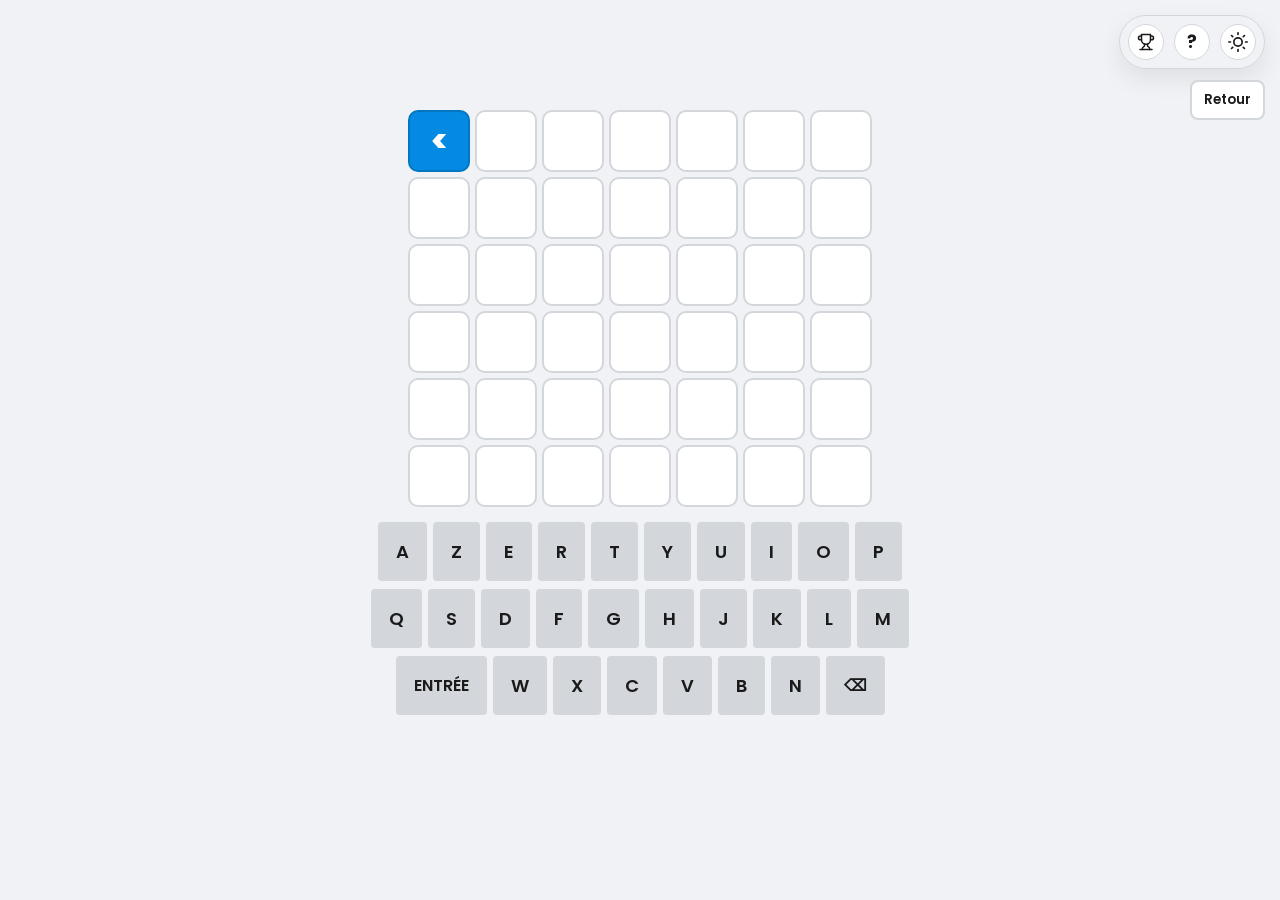
==== commit 8106f592: "MAJ 21/08" ====
--- a/game.html
+++ b/game.html
@@ -60,6 +60,18 @@
         </div>
     </div>
 
+    <!-- Not Logged In Warning Modal (Mot du Jour) -->
+    <div id="not-logged-in-modal" class="custom-modal-overlay hidden">
+        <div class="custom-modal-box">
+            <h3>Vous n'êtes pas connecté</h3>
+            <p style="margin-top: 10px; opacity: 0.85; line-height: 1.5;">Vous pouvez jouer normalement, mais votre score ne sera pas enregistré ni comptabilisé au classement.</p>
+            <div class="modal-actions">
+                <button id="btn-login-from-warning" class="btn-confirm">Se connecter avec Google</button>
+                <button id="btn-play-anyway" class="btn-cancel">Jouer quand même</button>
+            </div>
+        </div>
+    </div>
+
     <!-- Generic Custom Alert Modal -->
     <div id="custom-alert-modal" class="custom-modal-overlay hidden" style="z-index: 2000;">
         <div class="custom-modal-box">
--- a/style.css
+++ b/style.css
@@ -137,6 +137,9 @@
     border: 1px solid var(--tile-border);
     font-weight: 600;
     font-size: 0.7rem;
+    display: flex;
+    align-items: center;
+    justify-content: center;
     transition: transform 0.2s;
     backdrop-filter: none;
 }
@@ -147,7 +150,7 @@
     position: fixed; /* Changed from absolute to fixed */
     left: auto;
     right: 15px;
-    top: 64px;
+    top: 80px;
     padding: 8px 12px;
     border-radius: 8px;
     background: var(--tile-bg);
@@ -215,7 +218,7 @@
     .back-btn {
         left: auto;
         right: 10px;
-        top: 58px;
+        top: 70px;
         padding: 8px 14px;
         z-index: 2100;
     }
@@ -275,6 +278,19 @@
 .btn-secondary { background: var(--present); }
 .btn-tertiary { background: var(--absent); }
 
+/* Bouton Infini : fond multicolore (dégradé), texte simple non-dégradé */
+.btn-infini {
+    background: linear-gradient(135deg, var(--correct) 0%, var(--start-tile) 50%, var(--present) 100%);
+    background-size: 200% 200%;
+    animation: infiniGradientShift 6s ease infinite;
+}
+
+@keyframes infiniGradientShift {
+    0% { background-position: 0% 50%; }
+    50% { background-position: 100% 50%; }
+    100% { background-position: 0% 50%; }
+}
+
 /* Bouton Désactivé (Coming Soon) */
 .btn-disabled {
     opacity: 0.5;
@@ -452,6 +468,17 @@
     animation: blink 0.8s ease-in-out 3;
 }
 
+/* Case sélectionnée par clic : c'est ici que la prochaine lettre tapée sera placée */
+.tile.cursor-selected {
+    border-color: var(--present);
+    box-shadow: 0 0 0 2px var(--present);
+    cursor: pointer;
+}
+
+.tile.cursor-selected:not(.correct):not(.present):not(.absent) {
+    background: color-mix(in srgb, var(--present) 12%, var(--tile-bg));
+}
+
 @keyframes pop { 50% { transform: scale(1.1); } }
 @keyframes flip {
     0% { transform: rotateX(0); }
@@ -972,15 +999,30 @@
 
     /* Adjust Top Buttons */
     .theme-switch {
+        /* No top/right here: theme-switch is a flex child of .top-actions-shell,
+           which already positions it. Adding top/right on a position:relative
+           element only pushed it out of alignment with the other icons.
+           No padding either: the button is icon-only now (see home.js), and
+           any asymmetric padding pushes the sun/moon icon off-center. */
+        padding: 0;
+        font-size: 0.75rem;
+    }
+
+    .lobby-back-btn {
         top: 10px;
-        right: 10px;
+        left: 10px;
         padding: 6px 10px;
         font-size: 0.75rem;
     }
 
-    .back-btn, .lobby-back-btn {
-        top: 10px;
-        left: 10px;
+    .back-btn {
+        /* Keep it on the right, below .top-actions-shell, and explicitly
+           clear left so it can't be stretched full-width when combined
+           with the earlier right:10px rule (left+right both set + width:auto
+           makes the element fill the gap between them). */
+        top: 70px;
+        right: 10px;
+        left: auto;
         padding: 6px 10px;
         font-size: 0.75rem;
     }
